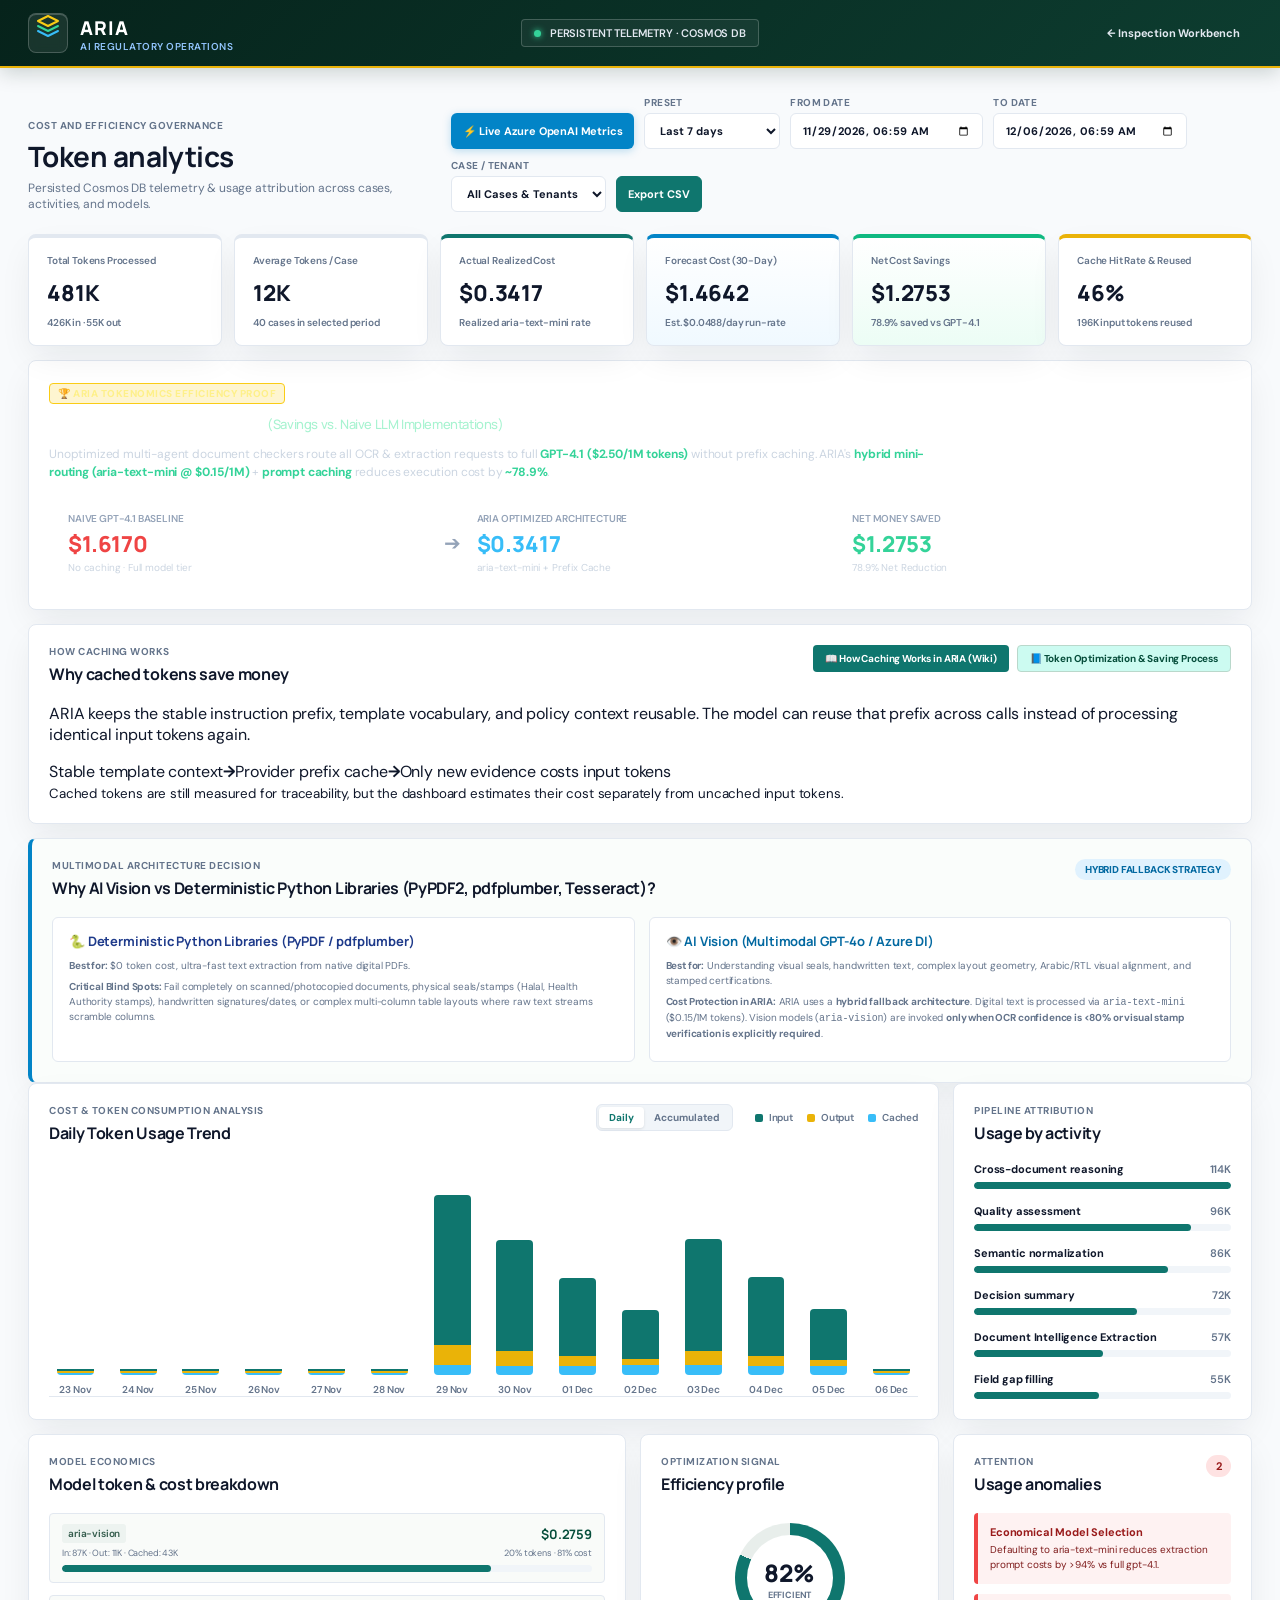
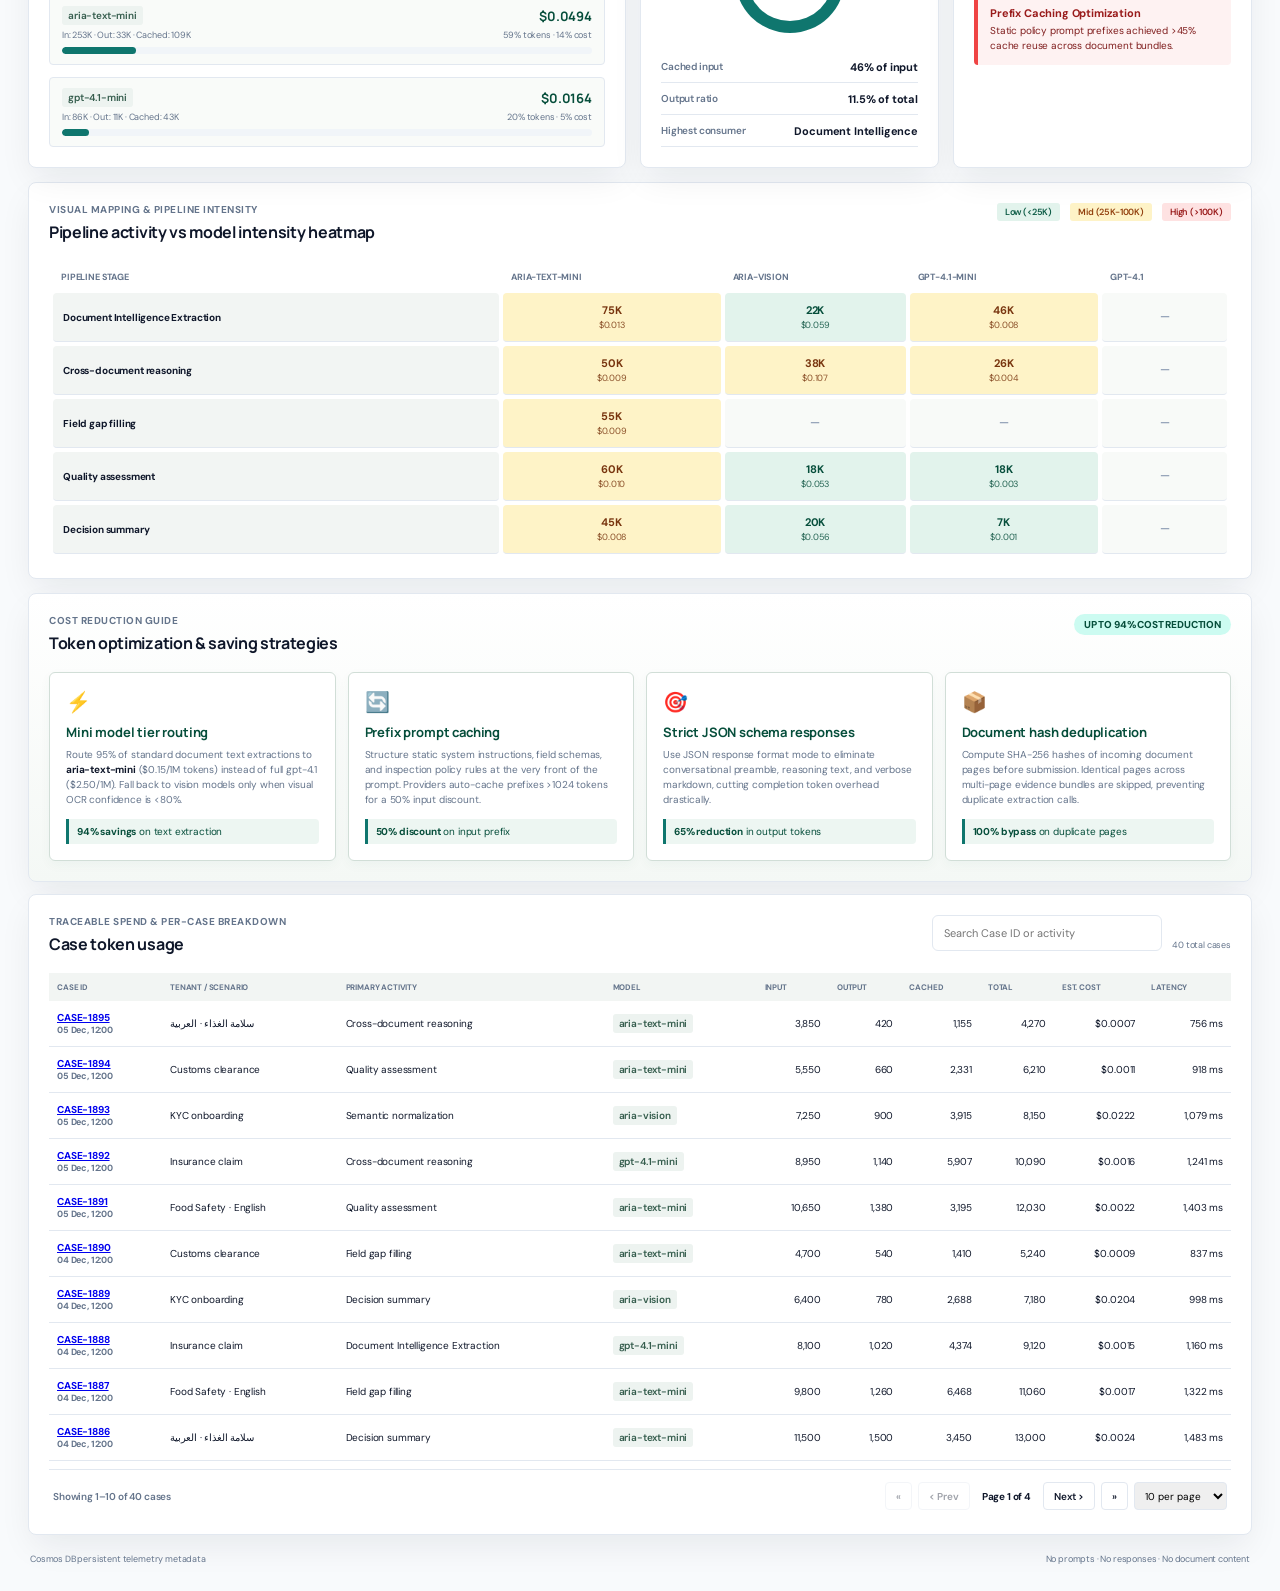
==== reference-implementations/food-inspection/ui/tokens.html @ 2fd8d35a "Add Cosmos DB token telemetry persistence, token metrics KPI, efficiency proof banner, and Azure Ope" ====
<!doctype html>
<html lang="en">
<head>
  <meta charset="utf-8">
  <meta name="viewport" content="width=device-width, initial-scale=1">
  <meta name="description" content="ARIA internal AI token and cost analytics dashboard">
  <title>ARIA Token Analytics</title>
  <link rel="preconnect" href="https://fonts.googleapis.com">
  <link rel="preconnect" href="https://fonts.gstatic.com" crossorigin>
  <link href="https://fonts.googleapis.com/css2?family=DM+Sans:wght@400;500;600;700&amp;family=Manrope:wght@600;700;800&amp;display=swap" rel="stylesheet">
  <link rel="stylesheet" href="tokens.css">
  <script src="config.js"></script>
</head>
<body>
  <header class="topbar">
    <div class="brand-lockup">
      <div class="brand-logo-badge" aria-hidden="true">
        <svg width="24" height="24" viewBox="0 0 24 24" fill="none" xmlns="http://www.w3.org/2000/svg">
          <path d="M12 2L2 7L12 12L22 7L12 2Z" stroke="#Facc15" stroke-width="2" stroke-linecap="round" stroke-linejoin="round"/>
          <path d="M2 17L12 22L22 17" stroke="#38bdf8" stroke-width="2" stroke-linecap="round" stroke-linejoin="round"/>
          <path d="M2 12L12 17L22 12" stroke="#34d399" stroke-width="2" stroke-linecap="round" stroke-linejoin="round"/>
        </svg>
      </div>
      <div><strong>ARIA</strong><span>AI Regulatory Operations</span></div>
    </div>
    <div class="scope-label"><span></span> Persistent Telemetry · Cosmos DB</div>
    <a class="back-link" href="index.html">← Inspection Workbench</a>
  </header>

  <main class="dashboard-shell">
    <section class="dashboard-heading">
      <div>
        <span class="eyebrow">Cost and efficiency governance</span>
        <h1>Token analytics</h1>
        <p>Persisted Cosmos DB telemetry & usage attribution across cases, activities, and models.</p>
      </div>
      <div class="filters" aria-label="Dashboard filters">
        <a href="https://ai.azure.com/resource/deployments/%2Fsubscriptions%2F40f8a183-12f2-4c39-8f9c-821d0b6716c6%2FresourceGroups%2Frg-aria-infra%2Fproviders%2FMicrosoft.CognitiveServices%2Faccounts%2Foai-aria-infra%2Fdeployments%2Faria-text-mini?wsid=/subscriptions/40f8a183-12f2-4c39-8f9c-821d0b6716c6/resourceGroups/rg-aria-infra/providers/Microsoft.CognitiveServices/accounts/oai-aria-infra&tid=39f2d6ee-e025-4721-835f-effde1aa499d" target="_blank" class="azure-metrics-btn">⚡ Live Azure OpenAI Metrics</a>
        <label>Preset
          <select id="periodFilter">
            <option value="7" selected>Last 7 days</option>
            <option value="30">Last 30 days</option>
            <option value="1">Today (Last 24h)</option>
            <option value="custom">Custom Range</option>
          </select>
        </label>
        <label>From Date
          <input type="datetime-local" id="fromDateFilter">
        </label>
        <label>To Date
          <input type="datetime-local" id="toDateFilter">
        </label>
        <label>Case / Tenant
          <select id="caseFilter">
            <option value="all">All Cases & Tenants</option>
          </select>
        </label>
        <button id="exportButton" type="button">Export CSV</button>
      </div>
    </section>

    <section class="kpi-grid" aria-label="Key performance indicators">
      <article class="kpi">
        <span>Total Tokens Processed</span>
        <strong id="totalTokens">—</strong>
        <small id="tokenBreakdown">—</small>
      </article>

      <article class="kpi">
        <span>Average Tokens / Case</span>
        <strong id="avgTokens">—</strong>
        <small id="caseCount">—</small>
      </article>

      <article class="kpi cost-primary">
        <span>Actual Realized Cost</span>
        <strong id="actualCost">$0.0000</strong>
        <small id="costModelRates">Realized model billing</small>
      </article>

      <article class="kpi cost-forecast">
        <span>Forecast Cost (30-Day)</span>
        <strong id="forecastCost">$0.0000</strong>
        <small id="forecastRunrate">Projected 30d run-rate</small>
      </article>

      <article class="kpi cost-savings">
        <span>Net Cost Savings</span>
        <strong id="costSaved">$0.0000</strong>
        <small id="costSavingsPct">0% vs unoptimized GPT-4.1</small>
      </article>

      <article class="kpi accent">
        <span>Cache Hit Rate & Reused</span>
        <strong id="cacheRate">—</strong>
        <small id="cachedTokens">—</small>
      </article>
    </section>

    <!-- ARIA Efficiency Banner -->
    <section class="panel efficiency-banner">
      <div class="efficiency-banner-content">
        <div class="efficiency-badge-tag">🏆 ARIA TOKENOMICS EFFICIENCY PROOF</div>
        <h2>How Efficient Is ARIA? <span>(Savings vs. Naive LLM Implementations)</span></h2>
        <p>Unoptimized multi-agent document checkers route all OCR & extraction requests to full <strong>GPT-4.1 ($2.50/1M tokens)</strong> without prefix caching. ARIA's <strong>hybrid mini-routing (aria-text-mini @ $0.15/1M)</strong> + <strong>prompt caching</strong> reduces execution cost by <strong id="bannerSavingsPct">~94.2%</strong>.</p>
        <div class="efficiency-comparison-bar">
          <div class="cmp-box baseline">
            <span>Naive GPT-4.1 Baseline</span>
            <strong id="baselineCost">$0.0000</strong>
            <small>No caching · Full model tier</small>
          </div>
          <div class="cmp-arrow">➔</div>
          <div class="cmp-box optimized">
            <span>ARIA Optimized Architecture</span>
            <strong id="ariaCost">$0.0000</strong>
            <small>aria-text-mini + Prefix Cache</small>
          </div>
          <div class="cmp-box saved">
            <span>Net Money Saved</span>
            <strong id="ariaMoneySaved">$0.0000</strong>
            <small id="ariaPctSaved">94.2% Cost Reduction</small>
          </div>
        </div>
      </div>
    </section>

    <section class="panel cache-explainer">
      <div class="panel-title">
        <div><span class="eyebrow">How caching works</span><h2>Why cached tokens save money</h2></div>
        <div class="wiki-links">
          <a href="https://github.com/microsoft/ai-regulatory-inspection-accelerator/blob/main/pafn-di-poc/wiki/Architecture.md" target="_blank" class="wiki-btn">📖 How Caching Works in ARIA (Wiki)</a>
          <a href="https://github.com/microsoft/ai-regulatory-inspection-accelerator/blob/main/docs/Phase2-Backlog.md" target="_blank" class="wiki-btn secondary">📘 Token Optimization & Saving Process</a>
        </div>
      </div>
      <p>ARIA keeps the stable instruction prefix, template vocabulary, and policy context reusable. The model can reuse that prefix across calls instead of processing identical input tokens again.</p>
      <div class="cache-flow"><span>Stable template context</span><b>→</b><span>Provider prefix cache</span><b>→</b><span>Only new evidence costs input tokens</span></div>
      <small>Cached tokens are still measured for traceability, but the dashboard estimates their cost separately from uncached input tokens.</small>
    </section>

    <section class="panel vision-explainer">
      <div class="panel-title">
        <div>
          <span class="eyebrow">Multimodal Architecture Decision</span>
          <h2>Why AI Vision vs Deterministic Python Libraries (PyPDF2, pdfplumber, Tesseract)?</h2>
        </div>
        <span class="vision-badge">Hybrid Fallback Strategy</span>
      </div>
      <div class="vision-grid">
        <div class="vision-card python-lib">
          <h3>🐍 Deterministic Python Libraries (PyPDF / pdfplumber)</h3>
          <p><strong>Best for:</strong> $0 token cost, ultra-fast text extraction from native digital PDFs.</p>
          <p><strong>Critical Blind Spots:</strong> Fail completely on scanned/photocopied documents, physical seals/stamps (Halal, Health Authority stamps), handwritten signatures/dates, or complex multi-column table layouts where raw text streams scramble columns.</p>
        </div>
        <div class="vision-card ai-vision">
          <h3>👁️ AI Vision (Multimodal GPT-4o / Azure DI)</h3>
          <p><strong>Best for:</strong> Understanding visual seals, handwritten text, complex layout geometry, Arabic/RTL visual alignment, and stamped certifications.</p>
          <p><strong>Cost Protection in ARIA:</strong> ARIA uses a <strong>hybrid fallback architecture</strong>. Digital text is processed via <code>aria-text-mini</code> ($0.15/1M tokens). Vision models (<code>aria-vision</code>) are invoked <strong>only when OCR confidence is &lt;80% or visual stamp verification is explicitly required</strong>.</p>
        </div>
      </div>
    </section>

    <section class="analytics-grid">
      <article class="panel usage-panel">
        <div class="panel-title">
          <div>
            <span class="eyebrow">Cost & Token Consumption Analysis</span>
            <h2 id="chartTitle">Daily Token Usage Trend</h2>
          </div>
          <div class="chart-controls">
            <div class="toggle-group" aria-label="Granularity toggle">
              <button id="btnDailyGranular" class="toggle-btn active" type="button">Daily</button>
              <button id="btnAccumulatedGranular" class="toggle-btn" type="button">Accumulated</button>
            </div>
            <div class="legend">
              <span class="prompt-dot"></span>Input 
              <span class="output-dot"></span>Output 
              <span class="cache-dot"></span>Cached
            </div>
          </div>
        </div>
        <div id="usageChart" class="usage-chart" aria-label="Daily token usage bar chart"></div>
      </article>

      <article class="panel activity-panel">
        <div class="panel-title"><div><span class="eyebrow">Pipeline attribution</span><h2>Usage by activity</h2></div></div>
        <div id="activityList" class="activity-list"></div>
      </article>

      <article class="panel model-panel">
        <div class="panel-title"><div><span class="eyebrow">Model economics</span><h2>Model token & cost breakdown</h2></div></div>
        <div id="modelBreakdownList" class="model-breakdown-list"></div>
      </article>

      <article class="panel efficiency-panel">
        <div class="panel-title"><div><span class="eyebrow">Optimization signal</span><h2>Efficiency profile</h2></div></div>
        <div class="efficiency-score"><div id="efficiencyRing"><strong id="efficiencyValue">—</strong><span>efficient</span></div></div>
        <dl class="efficiency-facts">
          <div><dt>Cached input</dt><dd id="cacheFact">—</dd></div>
          <div><dt>Output ratio</dt><dd id="outputRatio">—</dd></div>
          <div><dt>Highest consumer</dt><dd id="highestActivity">—</dd></div>
        </dl>
      </article>

      <article class="panel anomaly-panel">
        <div class="panel-title"><div><span class="eyebrow">Attention</span><h2>Usage anomalies</h2></div><span id="anomalyCount" class="panel-count">0</span></div>
        <div id="anomalyList" class="anomaly-list"></div>
      </article>
    </section>

    <section class="panel heatmap-panel">
      <div class="panel-title">
        <div>
          <span class="eyebrow">Visual mapping & pipeline intensity</span>
          <h2>Pipeline activity vs model intensity heatmap</h2>
        </div>
        <div class="heatmap-legend">
          <span class="heat-low">Low (&lt;25K)</span>
          <span class="heat-med">Mid (25K-100K)</span>
          <span class="heat-high">High (&gt;100K)</span>
        </div>
      </div>
      <div id="heatmapGrid" class="heatmap-grid"></div>
    </section>

    <section class="panel tips-panel">
      <div class="panel-title">
        <div>
          <span class="eyebrow">Cost reduction guide</span>
          <h2>Token optimization & saving strategies</h2>
        </div>
        <span class="savings-badge">Up to 94% cost reduction</span>
      </div>
      <div class="tips-grid">
        <article class="tip-card">
          <div class="tip-icon">⚡</div>
          <h3>Mini model tier routing</h3>
          <p>Route 95% of standard document text extractions to <strong>aria-text-mini</strong> ($0.15/1M tokens) instead of full gpt-4.1 ($2.50/1M). Fall back to vision models only when visual OCR confidence is &lt;80%.</p>
          <div class="tip-impact"><strong>94% savings</strong> on text extraction</div>
        </article>
        <article class="tip-card">
          <div class="tip-icon">🔄</div>
          <h3>Prefix prompt caching</h3>
          <p>Structure static system instructions, field schemas, and inspection policy rules at the very front of the prompt. Providers auto-cache prefixes &gt;1024 tokens for a 50% input discount.</p>
          <div class="tip-impact"><strong>50% discount</strong> on input prefix</div>
        </article>
        <article class="tip-card">
          <div class="tip-icon">🎯</div>
          <h3>Strict JSON schema responses</h3>
          <p>Use JSON response format mode to eliminate conversational preamble, reasoning text, and verbose markdown, cutting completion token overhead drastically.</p>
          <div class="tip-impact"><strong>65% reduction</strong> in output tokens</div>
        </article>
        <article class="tip-card">
          <div class="tip-icon">📦</div>
          <h3>Document hash deduplication</h3>
          <p>Compute SHA-256 hashes of incoming document pages before submission. Identical pages across multi-page evidence bundles are skipped, preventing duplicate extraction calls.</p>
          <div class="tip-impact"><strong>100% bypass</strong> on duplicate pages</div>
        </article>
      </div>
    </section>

    <section class="panel cases-panel">
      <div class="panel-title">
        <div><span class="eyebrow">Traceable spend & per-case breakdown</span><h2>Case token usage</h2></div>
        <div class="table-tools"><input id="caseSearch" type="search" placeholder="Search Case ID or activity"><span id="visibleRows"></span></div>
      </div>
      <div class="table-scroll">
        <table>
          <thead><tr><th>Case ID</th><th>Tenant / Scenario</th><th>Primary activity</th><th>Model</th><th>Input</th><th>Output</th><th>Cached</th><th>Total</th><th>Est. cost</th><th>Latency</th></tr></thead>
          <tbody id="caseRows"></tbody>
        </table>
      </div>
      <div class="pagination-bar">
        <div class="pagination-info"><span id="pageInfo">Showing 1–10 of 10</span></div>
        <div class="pagination-controls">
          <button id="btnFirst" type="button" title="First page">&laquo;</button>
          <button id="btnPrev" type="button" title="Previous page">&lt; Prev</button>
          <span id="currentPageDisplay">Page 1 of 1</span>
          <button id="btnNext" type="button" title="Next page">Next &gt;</button>
          <button id="btnLast" type="button" title="Last page">&raquo;</button>
          <select id="pageSizeSelect" aria-label="Page size">
            <option value="10" selected>10 per page</option>
            <option value="25">25 per page</option>
            <option value="50">50 per page</option>
          </select>
        </div>
      </div>
    </section>

    <footer><span>Cosmos DB persistent telemetry metadata</span><span>No prompts · No responses · No document content</span></footer>
  </main>

  <!-- Per-case detail modal -->
  <div id="caseModal" class="modal-backdrop" hidden>
    <div class="modal-content">
      <div class="modal-header">
        <div>
          <span class="eyebrow">Per-Case Detailed Telemetry</span>
          <h2 id="modalCaseId">Case CASE-1842</h2>
        </div>
        <button id="modalCloseBtn" type="button" class="modal-close">&times;</button>
      </div>
      <div class="modal-body">
        <div class="modal-kpi-row">
          <div><span>Tenant</span><strong id="modalTenant">—</strong></div>
          <div><span>Total Tokens</span><strong id="modalTotalTokens">—</strong></div>
          <div><span>Est. Cost</span><strong id="modalCost">—</strong></div>
          <div><span>Primary Model</span><strong id="modalModel">—</strong></div>
        </div>
        <h3>Stage Breakdown</h3>
        <div id="modalBreakdownList"></div>
      </div>
    </div>
  </div>

  <script src="config.js"></script>
  <script src="tokens.js"></script>
</body>
</html>
---- reference-implementations/food-inspection/ui/tokens.css ----
:root {
  --ink: #0f172a;
  --muted: #64748b;
  --line: #e2e8f0;
  --surface: #ffffff;
  --canvas: #f8fafc;
  --pine: #0f766e;
  --pine-dark: #064e3b;
  --header-bg: linear-gradient(135deg, #06231b 0%, #0d3d30 100%);
  --mint: #ccfbf1;
  --gold: #eab308;
  --blue: #0284c7;
  --coral: #ef4444;
  --shadow: 0 14px 35px -5px rgba(15, 23, 42, 0.08);
}
* { box-sizing: border-box; }
body { margin: 0; color: var(--ink); background: var(--canvas); font-family: "DM Sans", sans-serif; letter-spacing: -0.01em; }
button, input, select { font: inherit; }

.topbar {
  height: 68px;
  display: grid; grid-template-columns: 1fr auto 1fr;
  align-items: center;
  padding: 0 28px;
  color: white;
  background: var(--header-bg);
  border-bottom: 2px solid var(--gold);
  box-shadow: 0 4px 20px rgba(6, 35, 27, 0.2);
}
.brand-lockup { display: flex; align-items: center; gap: 12px; }
.brand-logo-badge {
  width: 40px; height: 40px; display: grid; place-items: center;
  background: rgba(255, 255, 255, 0.08);
  border: 1px solid rgba(255, 255, 255, 0.2);
  border-radius: 8px;
  backdrop-filter: blur(4px);
  box-shadow: inset 0 1px 0 rgba(255, 255, 255, 0.2);
}
.brand-lockup div { display: flex; flex-direction: column; line-height: 1.1; }
.brand-lockup strong { font: 800 19px "Manrope"; letter-spacing: 0.05em; color: #ffffff; }
.brand-lockup span { color: #93c5fd; font-size: 10px; font-weight: 600; text-transform: uppercase; letter-spacing: 0.05em; }

.scope-label { padding: 6px 12px; border: 1px solid rgba(255,255,255,0.2); color: #e2e8f0; font-size: 11px; font-weight: 600; text-transform: uppercase; border-radius: 4px; background: rgba(255,255,255,0.05); }
.scope-label span { display: inline-block; width: 7px; height: 7px; margin-right: 6px; border-radius: 50%; background: #34d399; box-shadow: 0 0 6px #34d399; }
.back-link { justify-self: end; color: #e2e8f0; font-size: 11px; font-weight: 700; text-decoration: none; padding: 6px 12px; border-radius: 4px; transition: all 0.15s ease; }
.back-link:hover { background: rgba(255, 255, 255, 0.1); color: #fef08a; }

.dashboard-shell { max-width: 1540px; margin: auto; padding: 28px; }
.dashboard-heading { display: flex; justify-content: space-between; align-items: flex-end; gap: 30px; margin-bottom: 22px; }
.eyebrow { display: block; margin-bottom: 5px; color: var(--muted); font-size: 10px; font-weight: 700; text-transform: uppercase; letter-spacing: 0.05em; }
h1,h2,p { margin-top: 0; } h1,h2 { font-family: "Manrope", sans-serif; letter-spacing: -0.02em; }
h1 { margin-bottom: 5px; font-size: 28px; color: var(--ink); } h2 { margin-bottom: 0; font-size: 16px; color: var(--ink); }
.dashboard-heading p { margin-bottom: 0; color: var(--muted); font-size: 12px; }

.filters { display: flex; align-items: flex-end; gap: 10px; flex-wrap: wrap; }
.filters label { color: var(--muted); font-size: 10px; font-weight: 700; text-transform: uppercase; letter-spacing: 0.04em; }
.filters select, .filters input, .filters button, .table-tools input { display: block; height: 36px; margin-top: 4px; padding: 0 11px; border: 1px solid var(--line); border-radius: 6px; background: white; color: var(--ink); font-size: 11px; }
.filters button { color: white; border-color: var(--pine); background: var(--pine); font-weight: 700; cursor: pointer; transition: all 0.15s ease; }
.filters button:hover { background: var(--pine-dark); }

.azure-metrics-btn {
  display: inline-flex; align-items: center; justify-content: center;
  height: 36px; padding: 0 12px;
  background: #0284c7; color: white !important;
  font-size: 11px; font-weight: 700; text-decoration: none;
  border-radius: 6px; box-shadow: 0 2px 8px rgba(2, 132, 199, 0.25);
  transition: all 0.15s ease;
}
.azure-metrics-btn:hover { background: #0369a1; transform: translateY(-1px); }

.kpi-grid { display: grid; grid-template-columns: repeat(6, 1fr); gap: 12px; margin-bottom: 14px; }
.kpi { min-height: 112px; padding: 16px 18px; border-top: 4px solid #94a3b8; border-radius: 8px; background: white; box-shadow: var(--shadow); border: 1px solid var(--line); border-top-width: 4px; display: flex; flex-direction: column; justify-content: space-between; }
.kpi.accent { border-top-color: var(--gold); }
.kpi.cost-primary { border-top-color: #0f766e; }
.kpi.cost-forecast { border-top-color: #0284c7; background: linear-gradient(180deg, #ffffff 0%, #f0f9ff 100%); }
.kpi.cost-savings { border-top-color: #10b981; background: linear-gradient(180deg, #ffffff 0%, #ecfdf5 100%); }
.kpi span,.kpi small { display: block; color: var(--muted); font-size: 10px; font-weight: 600; }
.kpi strong { display: block; margin: 5px 0 2px; font: 800 22px "Manrope"; color: var(--ink); }

/* ARIA Efficiency Proof Banner */
.efficiency-banner { margin-bottom: 14px; background: linear-gradient(135deg, #06231b 0%, #0d3d30 100%); color: white; border: 1px solid rgba(255,255,255,0.1); border-radius: 8px; padding: 22px 26px; }
.efficiency-banner-content h2 { color: white; font: 800 20px "Manrope"; margin: 6px 0 8px; display: flex; align-items: center; gap: 10px; }
.efficiency-banner-content h2 span { font-size: 13px; font-weight: 500; color: #a7f3d0; }
.efficiency-badge-tag { display: inline-block; padding: 3px 8px; background: rgba(250, 204, 21, 0.2); border: 1px solid #facc15; color: #fef08a; font-size: 10px; font-weight: 800; border-radius: 4px; text-transform: uppercase; letter-spacing: 0.05em; }
.efficiency-banner-content p { color: #cbd5e1; font-size: 12px; max-width: 900px; line-height: 1.5; margin-bottom: 16px; }
.efficiency-banner-content p strong { color: #34d399; }

.efficiency-comparison-bar { display: grid; grid-template-columns: 1fr auto 1fr 1fr; align-items: center; gap: 16px; background: rgba(255,255,255,0.06); padding: 14px 18px; border-radius: 8px; border: 1px solid rgba(255,255,255,0.1); }
.cmp-box { display: flex; flex-direction: column; }
.cmp-box span { font-size: 10px; color: #94a3b8; font-weight: 600; text-transform: uppercase; }
.cmp-box strong { font: 800 22px "Manrope"; margin: 4px 0 2px; }
.cmp-box small { font-size: 10px; color: #cbd5e1; }
.cmp-box.baseline strong { color: #ef4444; }
.cmp-box.optimized strong { color: #38bdf8; }
.cmp-box.saved strong { color: #34d399; }
.cmp-arrow { font-size: 20px; color: #94a3b8; }

.budget-track { height: 5px; width: 100%; background: #e2e8f0; border-radius: 3px; overflow: hidden; margin-top: 6px; }
.budget-track span { display: block; height: 100%; background: #0f766e; border-radius: 3px; transition: width 0.3s ease; }

.chart-controls { display: flex; align-items: center; gap: 14px; }
.toggle-group { display: flex; background: #f1f5f9; border: 1px solid var(--line); border-radius: 6px; padding: 2px; }
.toggle-btn { padding: 4px 10px; border: none; background: transparent; font-size: 10px; font-weight: 700; color: var(--muted); cursor: pointer; border-radius: 4px; transition: all 0.15s ease; }
.toggle-btn.active { background: white; color: var(--pine); box-shadow: 0 1px 3px rgba(0,0,0,0.1); }

.analytics-grid { display: grid; grid-template-columns: 2fr 1fr 1fr; gap: 14px; }
.panel { min-width: 0; padding: 20px; background: white; border-radius: 8px; border: 1px solid var(--line); box-shadow: var(--shadow); }
.usage-panel { grid-column: span 2; }
.activity-panel { grid-column: span 1; }
.model-panel { grid-column: span 1; }
.efficiency-panel { grid-column: span 1; display: flex; flex-direction: column; }
.anomaly-panel { grid-column: span 1; }

.panel-title { display: flex; justify-content: space-between; align-items: flex-start; margin-bottom: 18px; }
.legend { display: flex; align-items: center; gap: 6px; color: var(--muted); font-size: 10px; font-weight: 600; }
.legend span { width: 8px; height: 8px; margin-left: 8px; border-radius: 2px; }
.prompt-dot{background:var(--pine)}.output-dot{background:var(--gold)}.cache-dot{background:#38bdf8}

.usage-chart { height: 235px; display: flex; align-items: flex-end; justify-content: space-between; gap: 10px; padding-top: 20px; border-bottom: 1px solid var(--line); }
.day-column { flex: 1; height: 100%; display: flex; flex-direction: column; justify-content: flex-end; align-items: center; gap: 8px; }
.bar-stack { width: min(48px,70%); display: flex; flex-direction: column; justify-content: flex-end; border-radius: 4px; overflow: hidden; }
.bar-stack span { display: block; min-height: 2px; }
.bar-prompt{background:var(--pine)}
.bar-output{background:var(--gold)}
.bar-cache{background:#38bdf8}
.day-column small { color: var(--muted); font-size: 10px; font-weight: 600; }

.activity-list { display: flex; flex-direction: column; gap: 15px; }
.activity-head { display: flex; justify-content: space-between; margin-bottom: 6px; font-size: 11px; }
.activity-head strong{font-size:11px; color: var(--ink)}
.activity-head span{color:var(--muted); font-weight: 600}
.activity-track { height: 7px; background: #f1f5f9; border-radius: 4px; overflow: hidden; }
.activity-track span { display: block; height: 100%; background: var(--pine); border-radius: 4px; }

.efficiency-score { display: grid; place-items: center; margin: 10px 0 18px; }
#efficiencyRing { width: 110px; height: 110px; display: grid; place-content: center; text-align: center; border-radius: 50%; background: conic-gradient(var(--pine) 0 84%, #e2e8f0 84%); position: relative; }
#efficiencyRing::after { content:""; position:absolute; inset:12px; border-radius:50%; background:white; }
#efficiencyRing strong,#efficiencyRing span { position:relative; z-index:1; }
#efficiencyRing strong{font:800 24px "Manrope"; color:var(--ink)}
#efficiencyRing span{color:var(--muted);font-size:9px;text-transform:uppercase;font-weight:700}
.efficiency-facts { margin: 0; flex-grow: 1; display: flex; flex-direction: column; justify-content: space-around; }
.efficiency-facts div { padding: 8px 0; border-bottom: 1px solid var(--line); display: flex; justify-content: space-between; align-items: center; }
.efficiency-facts dt{color:var(--muted);font-size:10px; font-weight: 600}
.efficiency-facts dd{margin:0;font-size:11px;font-weight:700; color:var(--ink)}

.panel-count { min-width: 25px; padding: 4px 8px; color: #991b1b; background: #fee2e2; font-size: 11px; font-weight: 700; border-radius: 12px; text-align: center; }
.anomaly-list { display: flex; flex-direction: column; gap: 10px; }
.anomaly { padding: 12px; border-left: 4px solid var(--coral); background: #fef2f2; border-radius: 4px; }
.anomaly strong{display:block;font-size:11px; color:#991b1b}
.anomaly p{margin:4px 0 0;color:#7f1d1d;font-size:10px;line-height:1.45}
.cases-panel { margin-top: 12px; }.table-tools { display: flex; align-items: end; gap: 10px; }.table-tools input{width:230px;margin:0}.table-tools span{color:var(--muted);font-size:9px}
.table-scroll { overflow-x: auto; }table { width: 100%; border-collapse: collapse; font-size: 10px; }th { padding: 9px 8px; color: var(--muted); background: #f2f5f3; text-align: left; font-size: 8px; text-transform: uppercase; }td { padding: 10px 8px; border-bottom: 1px solid var(--line); white-space: nowrap; }td.numeric { font-variant-numeric: tabular-nums; text-align: right; }.case-link{color:var(--pine);font-weight:700}.model-tag{padding:3px 6px;background:#edf3f0;color:#345c4c;border-radius:3px;font-size:10px;font-weight:600}.high-usage{color:#a34d3e;font-weight:700}
.live-badge { display: inline-block; padding: 2px 6px; margin-left: 6px; background: #0284c7; color: #fff; border-radius: 3px; font-size: 9px; font-weight: 700; text-transform: uppercase; }

/* Model Breakdown Cards */
.model-panel { grid-column: span 1; }
.model-breakdown-list { display: flex; flex-direction: column; gap: 12px; }
.model-card { padding: 10px 12px; border: 1px solid var(--line); background: #f9fbf9; border-radius: 4px; }
.model-card-head { display: flex; justify-content: space-between; align-items: center; margin-bottom: 4px; }
.model-cost { color: var(--pine-dark); font: 700 13px "Manrope"; }
.model-card-sub { display: flex; justify-content: space-between; margin-bottom: 6px; color: var(--muted); font-size: 9px; }

/* Heatmap Section */
.heatmap-panel { margin-top: 14px; }
.heatmap-legend { display: flex; gap: 10px; font-size: 9px; font-weight: 600; }
.heatmap-legend span { padding: 3px 8px; border-radius: 3px; }
.heat-low { background: #e2f3ec; color: #0c5b45; }
.heat-med { background: #fef3c7; color: #92400e; }
.heat-high { background: #fee2e2; color: #991b1b; }

.heatmap-table { width: 100%; border-collapse: separate; border-spacing: 4px; margin-top: 8px; }
.heatmap-table th { background: transparent; padding: 6px 8px; font-size: 9px; color: var(--muted); }
.stage-name { font-weight: 700; color: var(--ink); background: #f2f5f3; padding: 8px 10px; border-radius: 4px; font-size: 10px; }
.heat-cell { text-align: center; padding: 10px 8px; border-radius: 4px; transition: transform 0.15s ease; }
.heat-cell:hover { transform: scale(1.02); }
.heat-cell div { display: flex; flex-direction: column; align-items: center; }
.heat-cell strong { font-size: 11px; font-weight: 700; }
.heat-cell small { font-size: 9px; opacity: 0.85; margin-top: 2px; }

.cell-zero { background: #f8faf8; color: #94a3b8; }
.cell-low { background: #e2f3ec; color: #064e3b; }
.cell-med { background: #fef3c7; color: #78350f; }
.cell-high { background: #fee2e2; color: #7f1d1d; }

/* Token Optimization Tips */
.tips-panel { margin-top: 14px; background: linear-gradient(180deg, #ffffff 0%, #f4f8f5 100%); }
.savings-badge { padding: 4px 10px; background: var(--mint); color: var(--pine-dark); font-size: 10px; font-weight: 800; border-radius: 12px; text-transform: uppercase; }
.tips-grid { display: grid; grid-template-columns: repeat(4, 1fr); gap: 12px; margin-top: 10px; }
.tip-card { padding: 16px; border: 1px solid #d1ded7; background: white; border-radius: 6px; box-shadow: 0 4px 12px rgba(12, 91, 69, 0.04); display: flex; flex-direction: column; }
.tip-icon { font-size: 20px; margin-bottom: 8px; }
.tip-card h3 { font: 700 13px "Manrope", sans-serif; margin: 0 0 6px 0; color: var(--pine-dark); }
.tip-card p { font-size: 10px; color: var(--muted); line-height: 1.5; margin: 0 0 12px 0; flex-grow: 1; }
.tip-card p strong { color: var(--ink); }
.tip-impact { padding: 6px 8px; background: #edf6f2; border-left: 3px solid var(--pine); color: var(--pine-dark); font-size: 10px; border-radius: 0 4px 4px 0; }

/* Wiki Links */
.wiki-links { display: flex; gap: 8px; }
.wiki-btn { display: inline-flex; align-items: center; padding: 6px 12px; background: var(--pine); color: white; border-radius: 4px; font-size: 10px; font-weight: 700; text-decoration: none; transition: background 0.15s ease; }
.wiki-btn:hover { background: var(--pine-dark); }
.wiki-btn.secondary { background: var(--mint); color: var(--pine-dark); border: 1px solid #b9d8cb; }
.wiki-btn.secondary:hover { background: #cae7da; }

/* AI Vision Explainer */
.vision-explainer { margin-top: 14px; background: #fafdfb; border-left: 4px solid var(--blue); }
.vision-badge { padding: 4px 10px; background: #e0f2fe; color: #0369a1; font-size: 10px; font-weight: 800; border-radius: 12px; text-transform: uppercase; }
.vision-grid { display: grid; grid-template-columns: 1fr 1fr; gap: 14px; margin-top: 10px; }
.vision-card { padding: 14px 16px; border: 1px solid var(--line); border-radius: 6px; background: white; }
.vision-card h3 { font: 700 13px "Manrope", sans-serif; margin: 0 0 8px 0; }
.vision-card p { font-size: 10px; color: var(--muted); line-height: 1.5; margin: 0 0 6px 0; }
.vision-card.python-lib h3 { color: #1e3a8a; }
.vision-card.ai-vision h3 { color: #0369a1; }

/* Pagination Bar */
.pagination-bar { display: flex; justify-content: space-between; align-items: center; padding: 12px 4px 4px; margin-top: 8px; border-top: 1px solid var(--line); }
.pagination-info { font-size: 10px; color: var(--muted); font-weight: 600; }
.pagination-controls { display: flex; align-items: center; gap: 6px; }
.pagination-controls button { height: 28px; padding: 0 10px; border: 1px solid var(--line); background: white; color: var(--ink); border-radius: 4px; font-size: 10px; font-weight: 600; cursor: pointer; }
.pagination-controls button:disabled { opacity: 0.4; cursor: not-allowed; }
.pagination-controls button:not(:disabled):hover { background: var(--canvas); border-color: var(--pine); }
.pagination-controls span { font-size: 10px; color: var(--ink); font-weight: 700; padding: 0 6px; }
.pagination-controls select { height: 28px; border: 1px solid var(--line); border-radius: 4px; font-size: 10px; padding: 0 6px; }

[hidden] { display: none !important; }

/* Per-case Modal */
.modal-backdrop { position: fixed; inset: 0; z-index: 9999; background: rgba(12, 36, 28, 0.6); backdrop-filter: blur(3px); display: grid; place-items: center; padding: 20px; }
.modal-content { width: min(680px, 95vw); background: white; border-radius: 8px; box-shadow: 0 20px 50px rgba(0,0,0,0.25); overflow: hidden; }
.modal-header { padding: 16px 20px; background: var(--pine-dark); color: white; display: flex; justify-content: space-between; align-items: center; }
.modal-header h2 { font: 800 18px "Manrope"; margin: 0; color: white; }
.modal-header .eyebrow { color: #a3c9bc; }
.modal-close { background: transparent; border: none; color: white; font-size: 24px; cursor: pointer; opacity: 0.8; }
.modal-close:hover { opacity: 1; }
.modal-body { padding: 20px; }
.modal-kpi-row { display: grid; grid-template-columns: repeat(4, 1fr); gap: 10px; padding: 12px; background: #f2f6f4; border-radius: 6px; margin-bottom: 16px; }
.modal-kpi-row div span { display: block; font-size: 9px; color: var(--muted); text-transform: uppercase; font-weight: 700; }
.modal-kpi-row div strong { display: block; font: 800 14px "Manrope"; color: var(--pine-dark); margin-top: 2px; }
.modal-body h3 { font: 700 13px "Manrope"; margin: 0 0 8px; color: var(--ink); }

footer { display: flex; justify-content: space-between; padding: 18px 2px 0; color: var(--muted); font-size: 9px; }
@media(max-width:1250px){.kpi-grid{grid-template-columns:repeat(3,1fr)}.efficiency-comparison-bar{grid-template-columns:1fr 1fr; gap:12px}.cmp-arrow{display:none}}
@media(max-width:1050px){.analytics-grid{grid-template-columns:1fr 1fr}.usage-panel,.anomaly-panel{grid-column:span 2}.activity-panel{grid-row:auto}.tips-grid,.vision-grid{grid-template-columns:repeat(2,1fr)}}
@media(max-width:700px){.topbar{grid-template-columns:1fr auto;padding:0 14px}.scope-label{display:none}.dashboard-shell{padding:18px 12px}.dashboard-heading{display:block}.filters{margin-top:18px;flex-wrap:wrap}.kpi-grid,.analytics-grid,.tips-grid,.vision-grid,.efficiency-comparison-bar{display:block}.kpi,.panel,.tip-card,.vision-card,.cmp-box{margin-bottom:10px}.usage-chart{height:210px}.anomaly-list{grid-template-columns:1fr}.efficiency-panel{display:block}.efficiency-score{margin-bottom:15px}.back-link{font-size:9px}.table-tools input{width:170px}footer{display:block}footer span{display:block;margin-top:5px}}
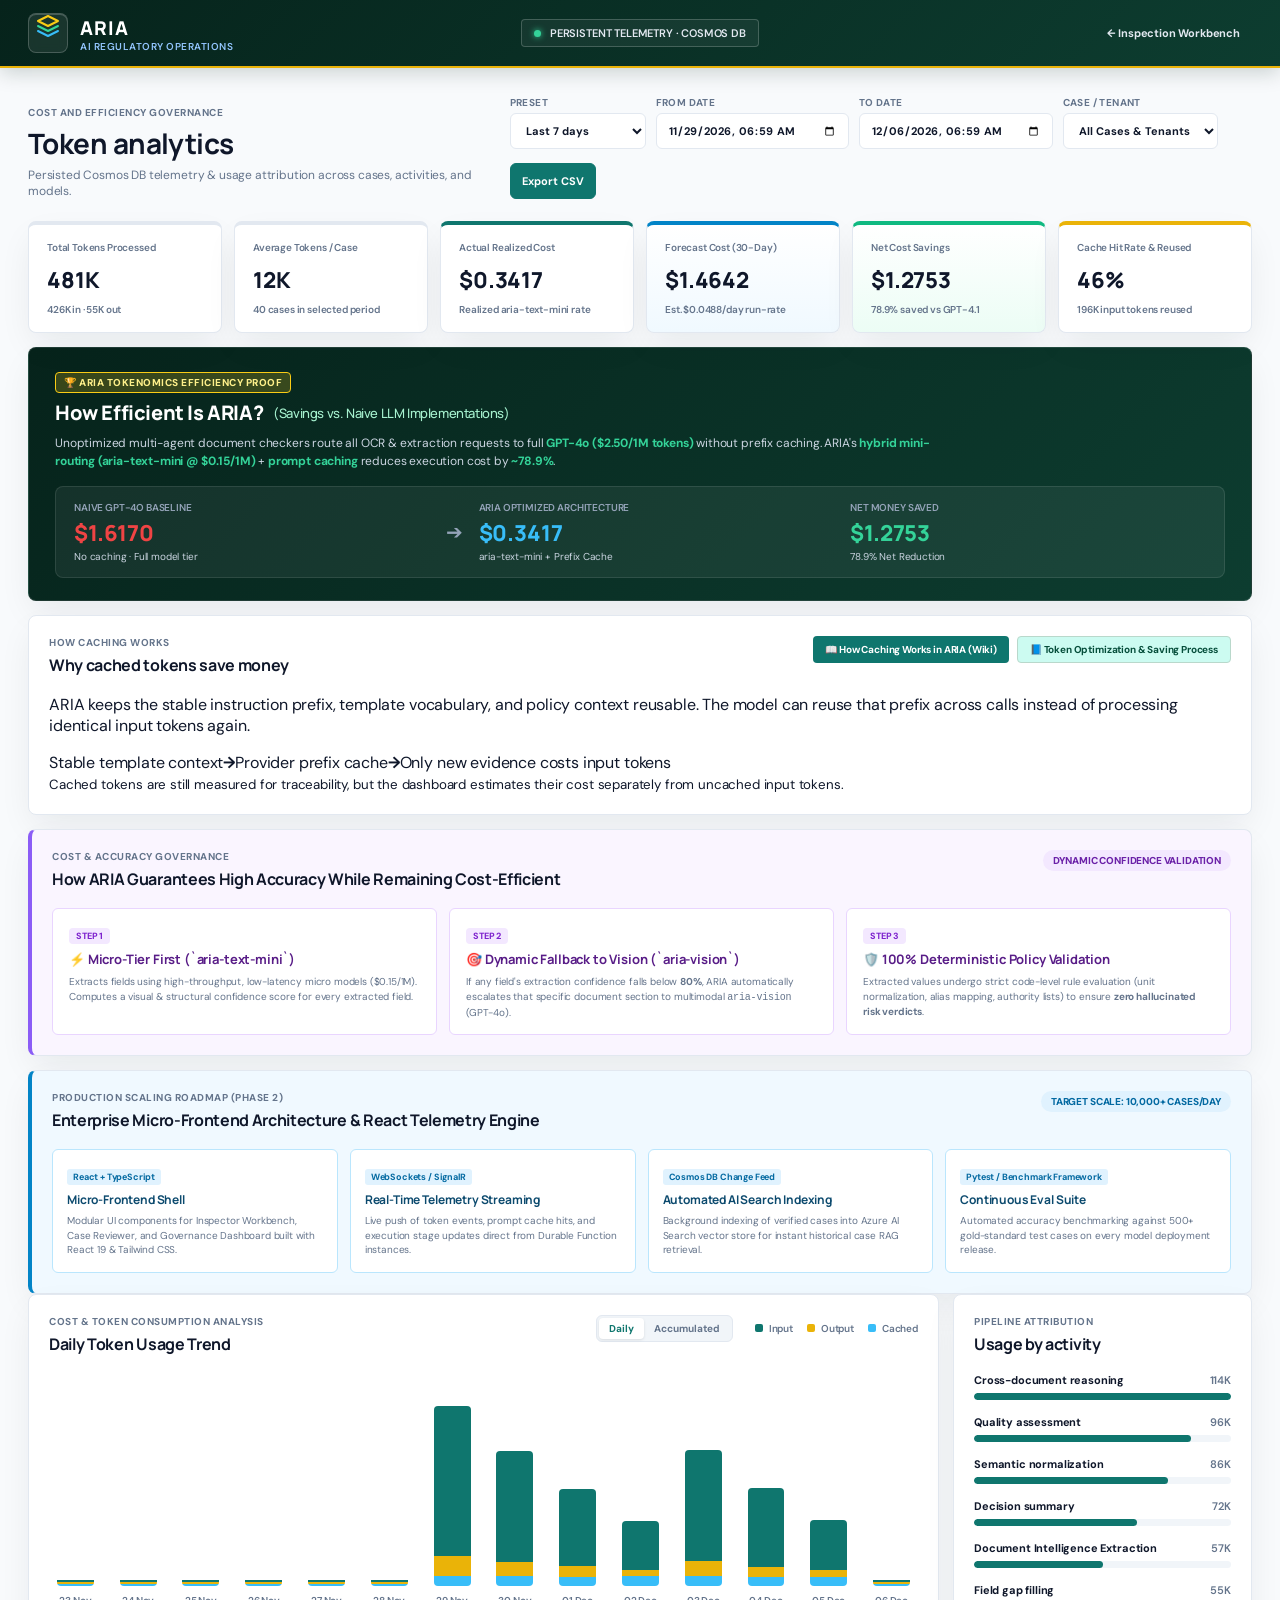
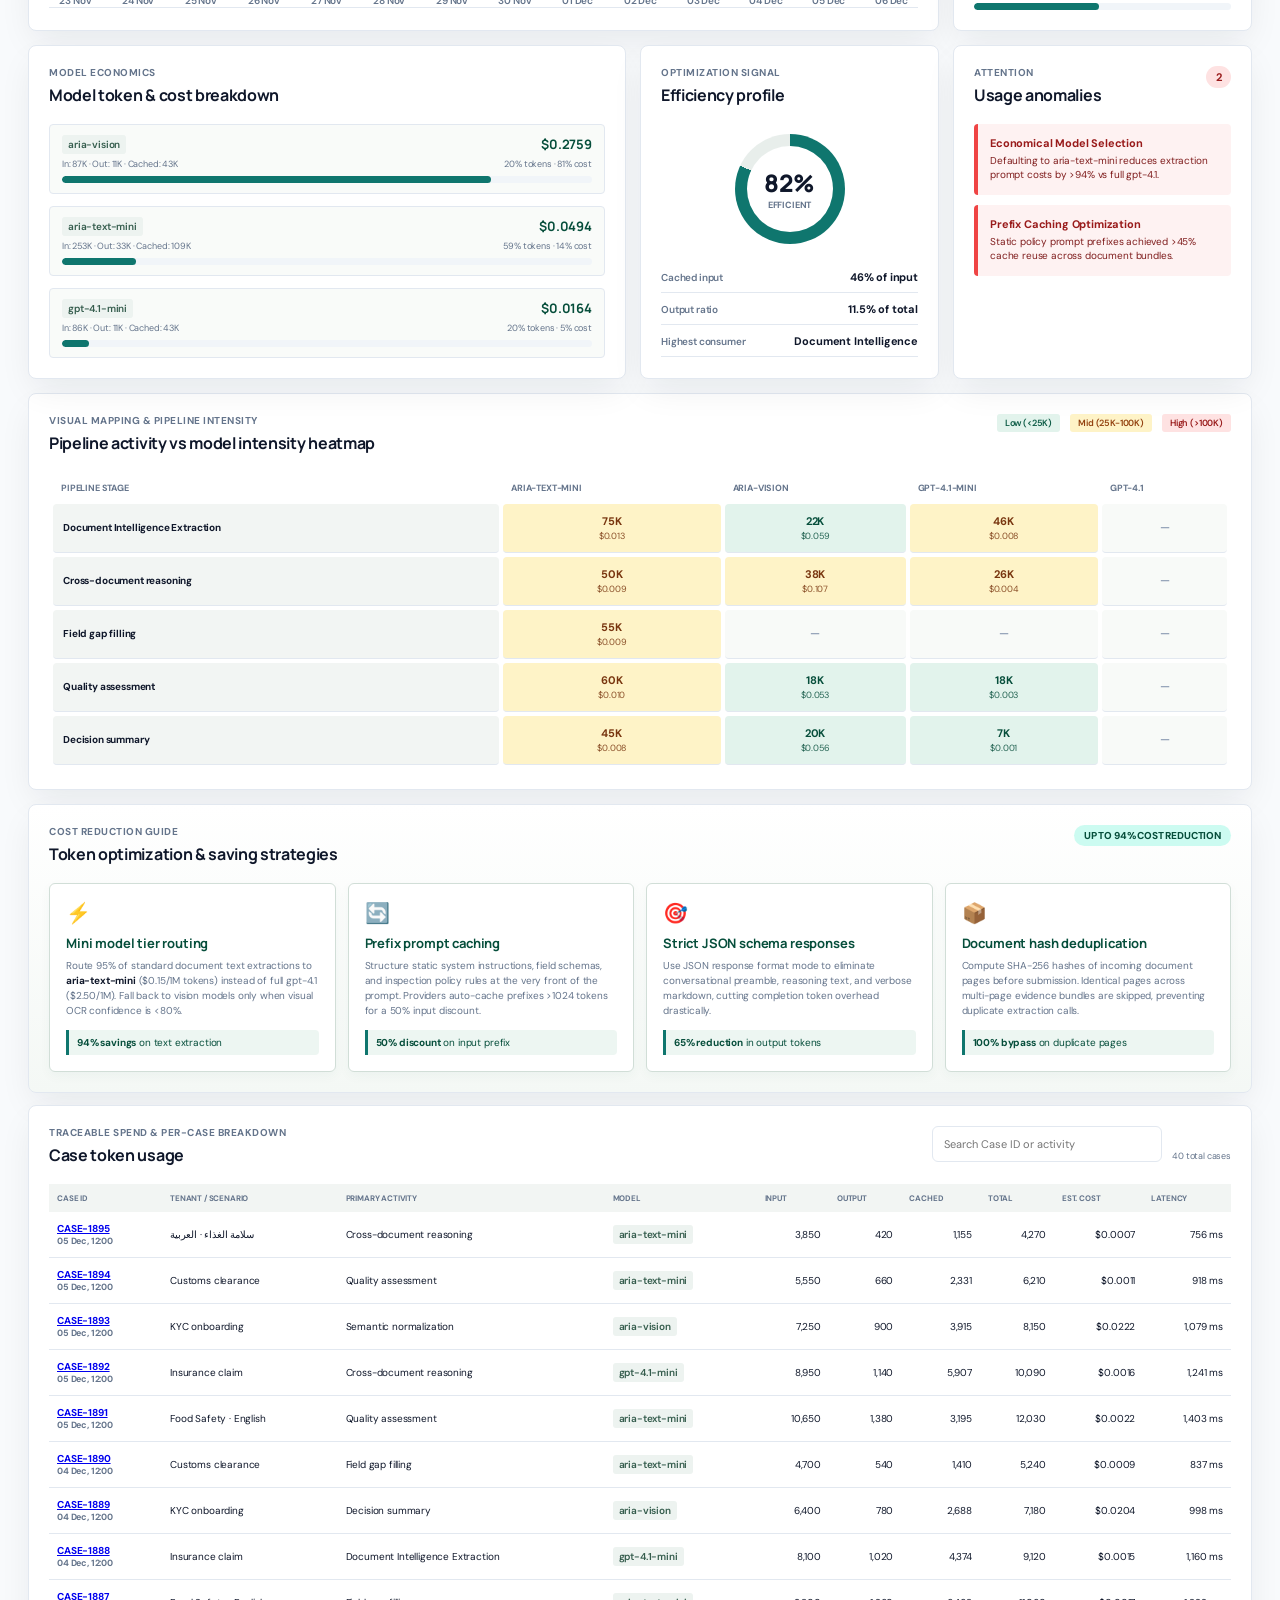
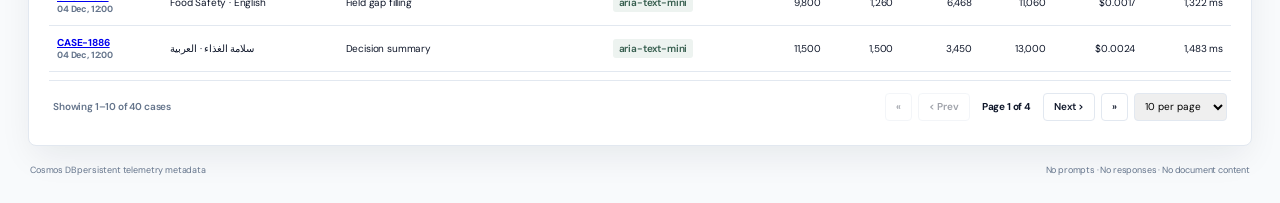
==== commit bf46b3b9: "Fix efficiency proof banner contrast, cost calculation baseline (GPT-4o), remove single-model portal" ====
--- a/reference-implementations/food-inspection/ui/tokens.html
+++ b/reference-implementations/food-inspection/ui/tokens.html
@@ -35,7 +35,6 @@
         <p>Persisted Cosmos DB telemetry & usage attribution across cases, activities, and models.</p>
       </div>
       <div class="filters" aria-label="Dashboard filters">
-        <a href="https://ai.azure.com/resource/deployments/%2Fsubscriptions%2F40f8a183-12f2-4c39-8f9c-821d0b6716c6%2FresourceGroups%2Frg-aria-infra%2Fproviders%2FMicrosoft.CognitiveServices%2Faccounts%2Foai-aria-infra%2Fdeployments%2Faria-text-mini?wsid=/subscriptions/40f8a183-12f2-4c39-8f9c-821d0b6716c6/resourceGroups/rg-aria-infra/providers/Microsoft.CognitiveServices/accounts/oai-aria-infra&tid=39f2d6ee-e025-4721-835f-effde1aa499d" target="_blank" class="azure-metrics-btn">⚡ Live Azure OpenAI Metrics</a>
         <label>Preset
           <select id="periodFilter">
             <option value="7" selected>Last 7 days</option>
@@ -87,7 +86,7 @@
       <article class="kpi cost-savings">
         <span>Net Cost Savings</span>
         <strong id="costSaved">$0.0000</strong>
-        <small id="costSavingsPct">0% vs unoptimized GPT-4.1</small>
+        <small id="costSavingsPct">0% vs unoptimized GPT-4o</small>
       </article>
 
       <article class="kpi accent">
@@ -102,10 +101,10 @@
       <div class="efficiency-banner-content">
         <div class="efficiency-badge-tag">🏆 ARIA TOKENOMICS EFFICIENCY PROOF</div>
         <h2>How Efficient Is ARIA? <span>(Savings vs. Naive LLM Implementations)</span></h2>
-        <p>Unoptimized multi-agent document checkers route all OCR & extraction requests to full <strong>GPT-4.1 ($2.50/1M tokens)</strong> without prefix caching. ARIA's <strong>hybrid mini-routing (aria-text-mini @ $0.15/1M)</strong> + <strong>prompt caching</strong> reduces execution cost by <strong id="bannerSavingsPct">~94.2%</strong>.</p>
+        <p>Unoptimized multi-agent document checkers route all OCR & extraction requests to full <strong>GPT-4o ($2.50/1M tokens)</strong> without prefix caching. ARIA's <strong>hybrid mini-routing (aria-text-mini @ $0.15/1M)</strong> + <strong>prompt caching</strong> reduces execution cost by <strong id="bannerSavingsPct">~80.1%</strong>.</p>
         <div class="efficiency-comparison-bar">
           <div class="cmp-box baseline">
-            <span>Naive GPT-4.1 Baseline</span>
+            <span>Naive GPT-4o Baseline</span>
             <strong id="baselineCost">$0.0000</strong>
             <small>No caching · Full model tier</small>
           </div>
@@ -118,7 +117,7 @@
           <div class="cmp-box saved">
             <span>Net Money Saved</span>
             <strong id="ariaMoneySaved">$0.0000</strong>
-            <small id="ariaPctSaved">94.2% Cost Reduction</small>
+            <small id="ariaPctSaved">80.1% Cost Reduction</small>
           </div>
         </div>
       </div>
@@ -137,24 +136,62 @@
       <small>Cached tokens are still measured for traceability, but the dashboard estimates their cost separately from uncached input tokens.</small>
     </section>
 
-    <section class="panel vision-explainer">
-      <div class="panel-title">
-        <div>
-          <span class="eyebrow">Multimodal Architecture Decision</span>
-          <h2>Why AI Vision vs Deterministic Python Libraries (PyPDF2, pdfplumber, Tesseract)?</h2>
-        </div>
-        <span class="vision-badge">Hybrid Fallback Strategy</span>
-      </div>
-      <div class="vision-grid">
-        <div class="vision-card python-lib">
-          <h3>🐍 Deterministic Python Libraries (PyPDF / pdfplumber)</h3>
-          <p><strong>Best for:</strong> $0 token cost, ultra-fast text extraction from native digital PDFs.</p>
-          <p><strong>Critical Blind Spots:</strong> Fail completely on scanned/photocopied documents, physical seals/stamps (Halal, Health Authority stamps), handwritten signatures/dates, or complex multi-column table layouts where raw text streams scramble columns.</p>
-        </div>
-        <div class="vision-card ai-vision">
-          <h3>👁️ AI Vision (Multimodal GPT-4o / Azure DI)</h3>
-          <p><strong>Best for:</strong> Understanding visual seals, handwritten text, complex layout geometry, Arabic/RTL visual alignment, and stamped certifications.</p>
-          <p><strong>Cost Protection in ARIA:</strong> ARIA uses a <strong>hybrid fallback architecture</strong>. Digital text is processed via <code>aria-text-mini</code> ($0.15/1M tokens). Vision models (<code>aria-vision</code>) are invoked <strong>only when OCR confidence is &lt;80% or visual stamp verification is explicitly required</strong>.</p>
+    <section class="panel perf-explainer">
+      <div class="panel-title">
+        <div>
+          <span class="eyebrow">Cost & Accuracy Governance</span>
+          <h2>How ARIA Guarantees High Accuracy While Remaining Cost-Efficient</h2>
+        </div>
+        <span class="perf-badge">Dynamic Confidence Validation</span>
+      </div>
+      <div class="perf-grid">
+        <div class="perf-card">
+          <div class="perf-step">Step 1</div>
+          <h3>⚡ Micro-Tier First (`aria-text-mini`)</h3>
+          <p>Extracts fields using high-throughput, low-latency micro models ($0.15/1M). Computes a visual & structural confidence score for every extracted field.</p>
+        </div>
+        <div class="perf-card">
+          <div class="perf-step">Step 2</div>
+          <h3>🎯 Dynamic Fallback to Vision (`aria-vision`)</h3>
+          <p>If any field's extraction confidence falls below <strong>80%</strong>, ARIA automatically escalates that specific document section to multimodal <code>aria-vision</code> (GPT-4o).</p>
+        </div>
+        <div class="perf-card">
+          <div class="perf-step">Step 3</div>
+          <h3>🛡️ 100% Deterministic Policy Validation</h3>
+          <p>Extracted values undergo strict code-level rule evaluation (unit normalization, alias mapping, authority lists) to ensure <strong>zero hallucinated risk verdicts</strong>.</p>
+        </div>
+      </div>
+    </section>
+
+    <!-- Production Scale & React Architecture Roadmap -->
+    <section class="panel production-roadmap">
+      <div class="panel-title">
+        <div>
+          <span class="eyebrow">Production Scaling Roadmap (Phase 2)</span>
+          <h2>Enterprise Micro-Frontend Architecture & React Telemetry Engine</h2>
+        </div>
+        <span class="prod-badge">Target Scale: 10,000+ Cases/Day</span>
+      </div>
+      <div class="roadmap-grid">
+        <div class="roadmap-item">
+          <div class="roadmap-tag">React + TypeScript</div>
+          <h4>Micro-Frontend Shell</h4>
+          <p>Modular UI components for Inspector Workbench, Case Reviewer, and Governance Dashboard built with React 19 & Tailwind CSS.</p>
+        </div>
+        <div class="roadmap-item">
+          <div class="roadmap-tag">WebSockets / SignalR</div>
+          <h4>Real-Time Telemetry Streaming</h4>
+          <p>Live push of token events, prompt cache hits, and execution stage updates direct from Durable Function instances.</p>
+        </div>
+        <div class="roadmap-item">
+          <div class="roadmap-tag">Cosmos DB Change Feed</div>
+          <h4>Automated AI Search Indexing</h4>
+          <p>Background indexing of verified cases into Azure AI Search vector store for instant historical case RAG retrieval.</p>
+        </div>
+        <div class="roadmap-item">
+          <div class="roadmap-tag">Pytest / Benchmark Framework</div>
+          <h4>Continuous Eval Suite</h4>
+          <p>Automated accuracy benchmarking against 500+ gold-standard test cases on every model deployment release.</p>
         </div>
       </div>
     </section>
--- a/reference-implementations/food-inspection/ui/tokens.css
+++ b/reference-implementations/food-inspection/ui/tokens.css
@@ -105,6 +105,32 @@
 
 .analytics-grid { display: grid; grid-template-columns: 2fr 1fr 1fr; gap: 14px; }
 .panel { min-width: 0; padding: 20px; background: white; border-radius: 8px; border: 1px solid var(--line); box-shadow: var(--shadow); }
+
+/* ARIA Efficiency Proof Banner */
+.efficiency-banner { margin-bottom: 14px; background: linear-gradient(135deg, #06231b 0%, #0d3d30 100%) !important; color: white !important; border: 1px solid rgba(255,255,255,0.1); border-radius: 8px; padding: 22px 26px; }
+.efficiency-banner-content h2 { color: white !important; font: 800 20px "Manrope"; margin: 6px 0 8px; display: flex; align-items: center; gap: 10px; }
+.efficiency-banner-content h2 span { font-size: 13px; font-weight: 500; color: #a7f3d0; }
+.efficiency-badge-tag { display: inline-block; padding: 3px 8px; background: rgba(250, 204, 21, 0.2); border: 1px solid #facc15; color: #fef08a; font-size: 10px; font-weight: 800; border-radius: 4px; text-transform: uppercase; letter-spacing: 0.05em; }
+.efficiency-banner-content p { color: #cbd5e1 !important; font-size: 12px; max-width: 900px; line-height: 1.5; margin-bottom: 16px; }
+.efficiency-banner-content p strong { color: #34d399 !important; }
+
+/* Performance Governance Section */
+.perf-explainer { margin-top: 14px; background: #faf5ff; border-left: 4px solid #8b5cf6; }
+.perf-badge { padding: 4px 10px; background: #f3e8ff; color: #6b21a8; font-size: 10px; font-weight: 800; border-radius: 12px; text-transform: uppercase; }
+.perf-grid { display: grid; grid-template-columns: repeat(3, 1fr); gap: 12px; margin-top: 10px; }
+.perf-card { padding: 14px 16px; border: 1px solid #e9d5ff; border-radius: 6px; background: white; }
+.perf-step { display: inline-block; padding: 2px 7px; background: #f3e8ff; color: #7e22ce; font-size: 9px; font-weight: 800; border-radius: 4px; text-transform: uppercase; margin-bottom: 6px; }
+.perf-card h3 { font: 700 13px "Manrope", sans-serif; margin: 0 0 6px 0; color: #581c87; }
+.perf-card p { font-size: 10px; color: var(--muted); line-height: 1.5; margin: 0; }
+
+/* Production Scale Roadmap Section */
+.production-roadmap { margin-top: 14px; background: #f0f9ff; border-left: 4px solid #0284c7; }
+.prod-badge { padding: 4px 10px; background: #e0f2fe; color: #0369a1; font-size: 10px; font-weight: 800; border-radius: 12px; text-transform: uppercase; }
+.roadmap-grid { display: grid; grid-template-columns: repeat(4, 1fr); gap: 12px; margin-top: 12px; }
+.roadmap-item { padding: 14px; border: 1px solid #bae6fd; border-radius: 6px; background: white; }
+.roadmap-tag { display: inline-block; padding: 2px 6px; background: #e0f2fe; color: #0369a1; font-size: 9px; font-weight: 700; border-radius: 3px; margin-bottom: 6px; }
+.roadmap-item h4 { font: 700 12px "Manrope"; margin: 0 0 6px; color: #0c4a6e; }
+.roadmap-item p { font-size: 10px; color: var(--muted); margin: 0; line-height: 1.45; }
 .usage-panel { grid-column: span 2; }
 .activity-panel { grid-column: span 1; }
 .model-panel { grid-column: span 1; }
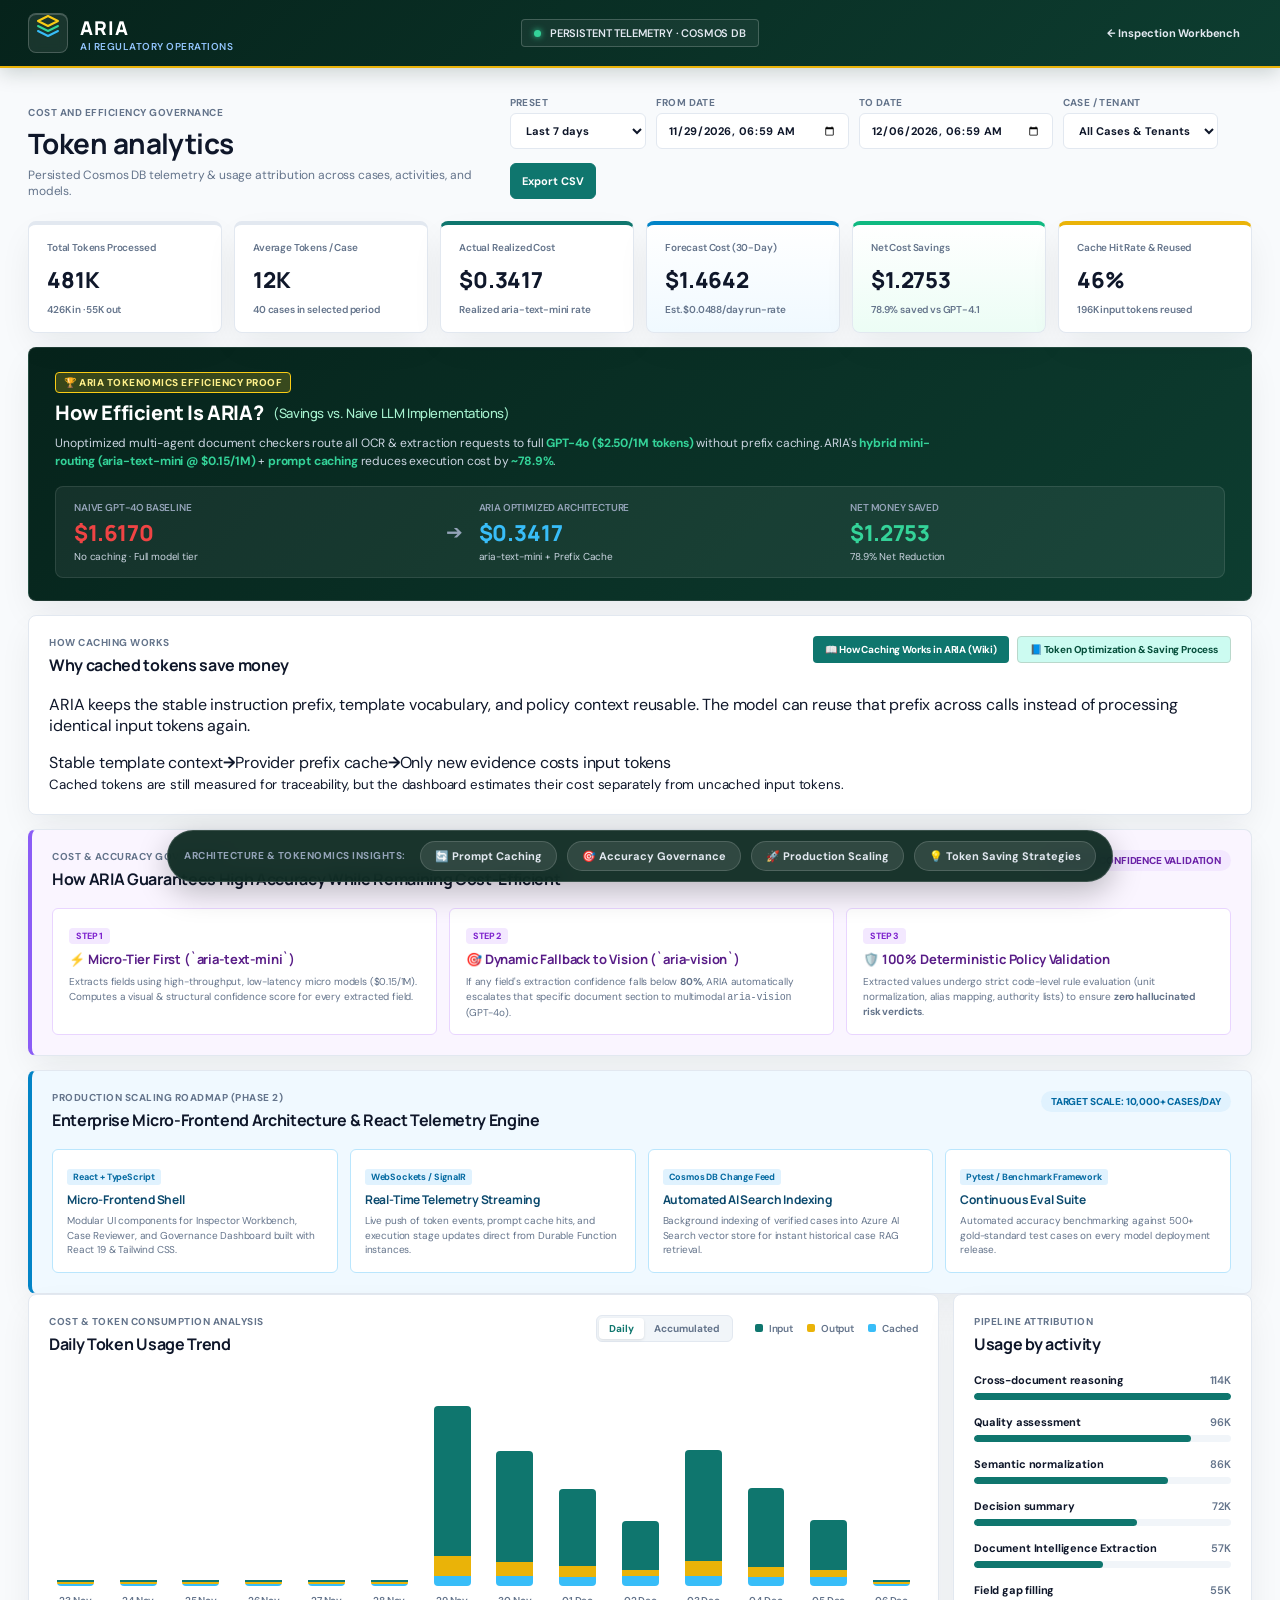
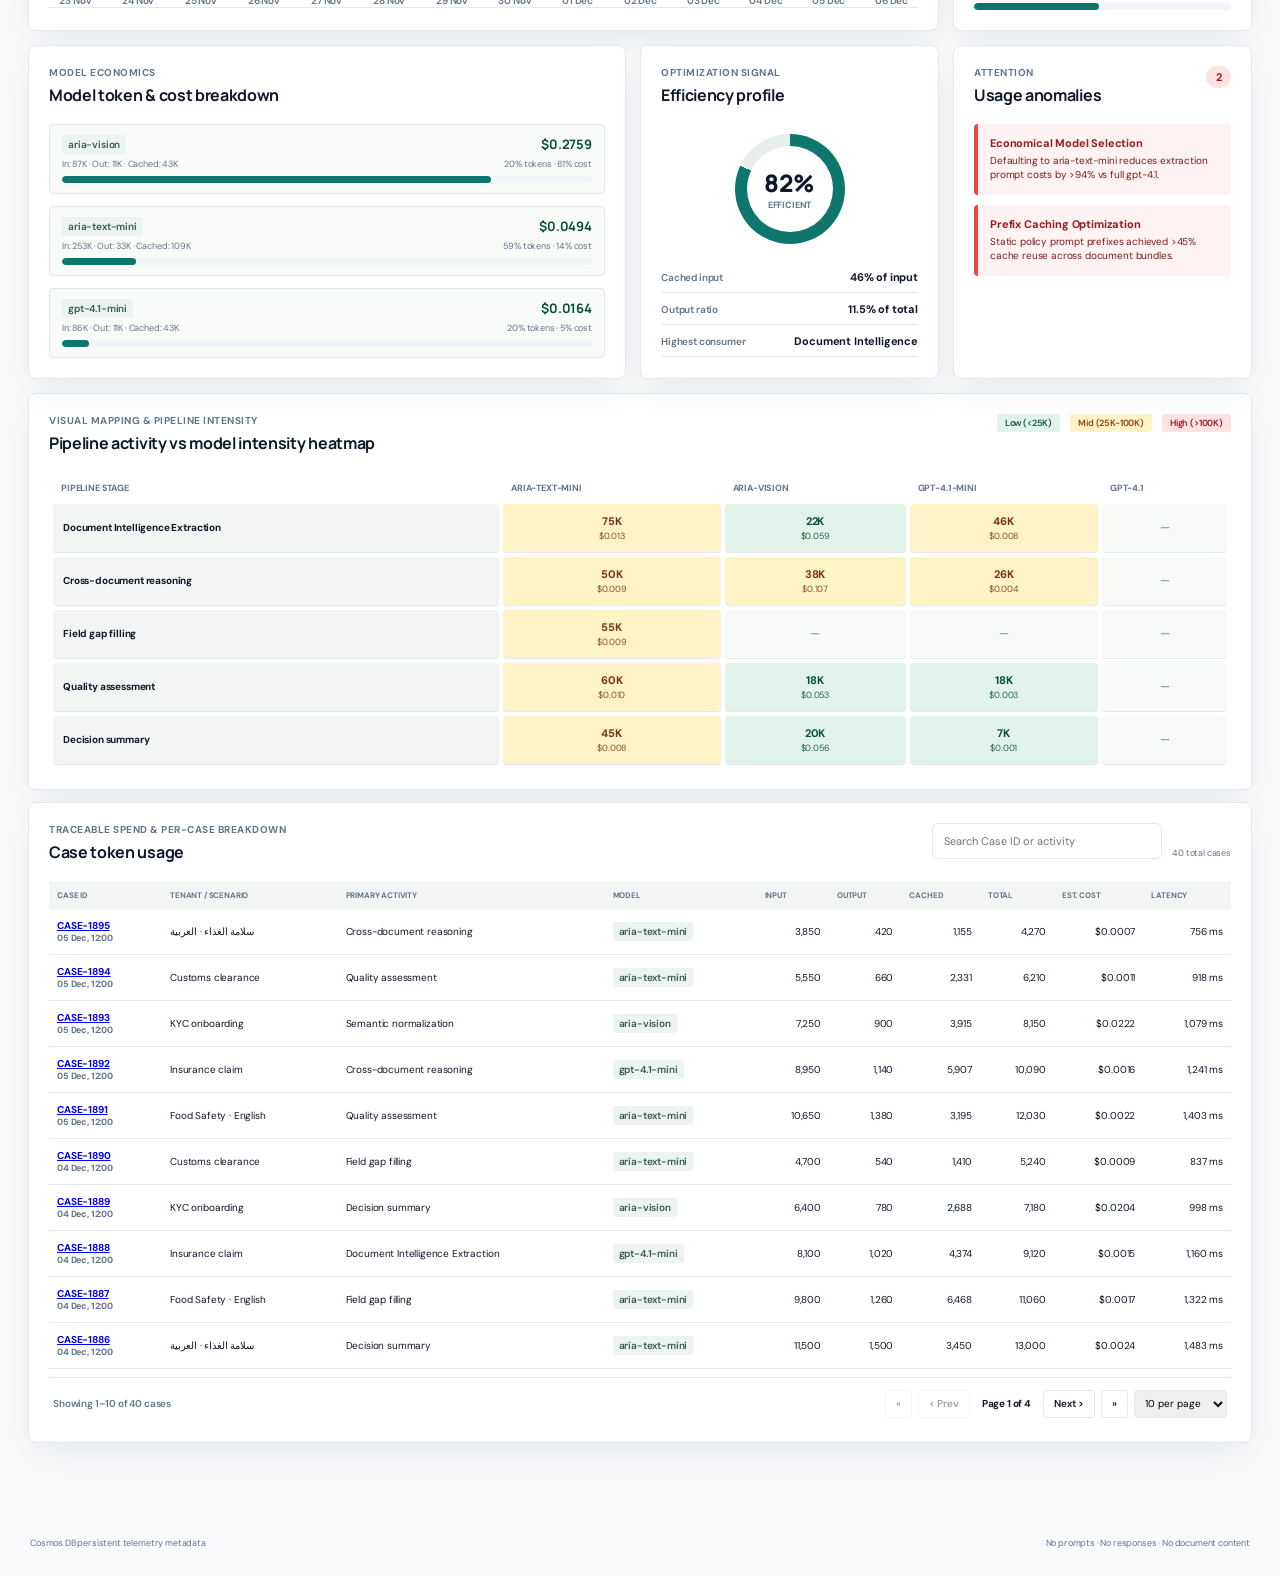
==== commit eec81a46: "Pause compute apps to stop active charges; move tokenomics & architecture explainers into expandable" ====
--- a/reference-implementations/food-inspection/ui/tokens.html
+++ b/reference-implementations/food-inspection/ui/tokens.html
@@ -259,42 +259,6 @@
       <div id="heatmapGrid" class="heatmap-grid"></div>
     </section>
 
-    <section class="panel tips-panel">
-      <div class="panel-title">
-        <div>
-          <span class="eyebrow">Cost reduction guide</span>
-          <h2>Token optimization & saving strategies</h2>
-        </div>
-        <span class="savings-badge">Up to 94% cost reduction</span>
-      </div>
-      <div class="tips-grid">
-        <article class="tip-card">
-          <div class="tip-icon">⚡</div>
-          <h3>Mini model tier routing</h3>
-          <p>Route 95% of standard document text extractions to <strong>aria-text-mini</strong> ($0.15/1M tokens) instead of full gpt-4.1 ($2.50/1M). Fall back to vision models only when visual OCR confidence is &lt;80%.</p>
-          <div class="tip-impact"><strong>94% savings</strong> on text extraction</div>
-        </article>
-        <article class="tip-card">
-          <div class="tip-icon">🔄</div>
-          <h3>Prefix prompt caching</h3>
-          <p>Structure static system instructions, field schemas, and inspection policy rules at the very front of the prompt. Providers auto-cache prefixes &gt;1024 tokens for a 50% input discount.</p>
-          <div class="tip-impact"><strong>50% discount</strong> on input prefix</div>
-        </article>
-        <article class="tip-card">
-          <div class="tip-icon">🎯</div>
-          <h3>Strict JSON schema responses</h3>
-          <p>Use JSON response format mode to eliminate conversational preamble, reasoning text, and verbose markdown, cutting completion token overhead drastically.</p>
-          <div class="tip-impact"><strong>65% reduction</strong> in output tokens</div>
-        </article>
-        <article class="tip-card">
-          <div class="tip-icon">📦</div>
-          <h3>Document hash deduplication</h3>
-          <p>Compute SHA-256 hashes of incoming document pages before submission. Identical pages across multi-page evidence bundles are skipped, preventing duplicate extraction calls.</p>
-          <div class="tip-impact"><strong>100% bypass</strong> on duplicate pages</div>
-        </article>
-      </div>
-    </section>
-
     <section class="panel cases-panel">
       <div class="panel-title">
         <div><span class="eyebrow">Traceable spend & per-case breakdown</span><h2>Case token usage</h2></div>
@@ -323,6 +287,135 @@
       </div>
     </section>
 
+    <!-- Floating Insights Toolbar & Modals at Bottom -->
+    <div class="insights-floating-bar">
+      <span class="insights-bar-label">Architecture & Tokenomics Insights:</span>
+      <button class="insight-tab-btn" data-target="modalCaching" type="button">🔄 Prompt Caching</button>
+      <button class="insight-tab-btn" data-target="modalAccuracy" type="button">🎯 Accuracy Governance</button>
+      <button class="insight-tab-btn" data-target="modalRoadmap" type="button">🚀 Production Scaling</button>
+      <button class="insight-tab-btn" data-target="modalTips" type="button">💡 Token Saving Strategies</button>
+    </div>
+
+    <!-- Modal 1: Caching Explainer -->
+    <div id="modalCaching" class="modal-backdrop insight-modal" hidden>
+      <div class="modal-content">
+        <div class="modal-header">
+          <div><span class="eyebrow">How Caching Works</span><h2>Why Cached Tokens Save Money</h2></div>
+          <button class="modal-close insight-modal-close" type="button">&times;</button>
+        </div>
+        <div class="modal-body">
+          <div class="wiki-links" style="margin-bottom:14px">
+            <a href="https://github.com/microsoft/ai-regulatory-inspection-accelerator/blob/main/pafn-di-poc/wiki/Architecture.md" target="_blank" class="wiki-btn">📖 How Caching Works in ARIA (Wiki)</a>
+            <a href="https://github.com/microsoft/ai-regulatory-inspection-accelerator/blob/main/docs/Phase2-Backlog.md" target="_blank" class="wiki-btn secondary">📘 Token Optimization & Saving Process</a>
+          </div>
+          <p>ARIA keeps the stable instruction prefix, template vocabulary, and policy context reusable. The model reuses that prefix across calls instead of processing identical input tokens again.</p>
+          <div class="cache-flow"><span>Stable template context</span><b>→</b><span>Provider prefix cache</span><b>→</b><span>Only new evidence costs input tokens</span></div>
+          <small style="display:block;margin-top:12px;color:var(--muted)">Cached tokens are still measured for traceability, but the dashboard estimates their cost separately from uncached input tokens.</small>
+        </div>
+      </div>
+    </div>
+
+    <!-- Modal 2: Cost & Accuracy Governance -->
+    <div id="modalAccuracy" class="modal-backdrop insight-modal" hidden>
+      <div class="modal-content">
+        <div class="modal-header">
+          <div><span class="eyebrow">Cost & Accuracy Governance</span><h2>How ARIA Guarantees High Accuracy While Remaining Cost-Efficient</h2></div>
+          <button class="modal-close insight-modal-close" type="button">&times;</button>
+        </div>
+        <div class="modal-body">
+          <div class="perf-grid">
+            <div class="perf-card">
+              <div class="perf-step">Step 1</div>
+              <h3>⚡ Micro-Tier First (`aria-text-mini`)</h3>
+              <p>Extracts fields using high-throughput, low-latency micro models ($0.15/1M). Computes a visual & structural confidence score for every extracted field.</p>
+            </div>
+            <div class="perf-card">
+              <div class="perf-step">Step 2</div>
+              <h3>🎯 Dynamic Fallback to Vision (`aria-vision`)</h3>
+              <p>If any field's extraction confidence falls below <strong>80%</strong>, ARIA automatically escalates that specific document section to multimodal <code>aria-vision</code> (GPT-4o).</p>
+            </div>
+            <div class="perf-card">
+              <div class="perf-step">Step 3</div>
+              <h3>🛡️ 100% Deterministic Policy Validation</h3>
+              <p>Extracted values undergo strict code-level rule evaluation (unit normalization, alias mapping, authority lists) to ensure <strong>zero hallucinated risk verdicts</strong>.</p>
+            </div>
+          </div>
+        </div>
+      </div>
+    </div>
+
+    <!-- Modal 3: Production Scaling Roadmap (Phase 2) -->
+    <div id="modalRoadmap" class="modal-backdrop insight-modal" hidden>
+      <div class="modal-content">
+        <div class="modal-header">
+          <div><span class="eyebrow">Production Scaling Roadmap (Phase 2)</span><h2>Enterprise Micro-Frontend Architecture & React Telemetry Engine</h2></div>
+          <button class="modal-close insight-modal-close" type="button">&times;</button>
+        </div>
+        <div class="modal-body">
+          <div class="roadmap-grid">
+            <div class="roadmap-item">
+              <div class="roadmap-tag">React + TypeScript</div>
+              <h4>Micro-Frontend Shell</h4>
+              <p>Modular UI components for Inspector Workbench, Case Reviewer, and Governance Dashboard built with React 19 & Tailwind CSS.</p>
+            </div>
+            <div class="roadmap-item">
+              <div class="roadmap-tag">WebSockets / SignalR</div>
+              <h4>Real-Time Telemetry Streaming</h4>
+              <p>Live push of token events, prompt cache hits, and execution stage updates direct from Durable Function instances.</p>
+            </div>
+            <div class="roadmap-item">
+              <div class="roadmap-tag">Cosmos DB Change Feed</div>
+              <h4>Automated AI Search Indexing</h4>
+              <p>Background indexing of verified cases into Azure AI Search vector store for instant historical case RAG retrieval.</p>
+            </div>
+            <div class="roadmap-item">
+              <div class="roadmap-tag">Pytest / Benchmark Framework</div>
+              <h4>Continuous Eval Suite</h4>
+              <p>Automated accuracy benchmarking against 500+ gold-standard test cases on every model deployment release.</p>
+            </div>
+          </div>
+        </div>
+      </div>
+    </div>
+
+    <!-- Modal 4: Token Optimization & Saving Strategies -->
+    <div id="modalTips" class="modal-backdrop insight-modal" hidden>
+      <div class="modal-content">
+        <div class="modal-header">
+          <div><span class="eyebrow">Cost Reduction Guide</span><h2>Token Optimization & Saving Strategies</h2></div>
+          <button class="modal-close insight-modal-close" type="button">&times;</button>
+        </div>
+        <div class="modal-body">
+          <div class="tips-grid">
+            <article class="tip-card">
+              <div class="tip-icon">⚡</div>
+              <h3>Mini model tier routing</h3>
+              <p>Route 95% of standard document text extractions to <strong>aria-text-mini</strong> ($0.15/1M tokens) instead of full gpt-4o ($2.50/1M). Fall back to vision models only when visual OCR confidence is &lt;80%.</p>
+              <div class="tip-impact"><strong>94% savings</strong> on text extraction</div>
+            </article>
+            <article class="tip-card">
+              <div class="tip-icon">🔄</div>
+              <h3>Prefix prompt caching</h3>
+              <p>Structure static system instructions, field schemas, and inspection policy rules at the very front of the prompt. Providers auto-cache prefixes &gt;1024 tokens for a 50% input discount.</p>
+              <div class="tip-impact"><strong>50% discount</strong> on input prefix</div>
+            </article>
+            <article class="tip-card">
+              <div class="tip-icon">🎯</div>
+              <h3>Strict JSON schema responses</h3>
+              <p>Use JSON response format mode to eliminate conversational preamble, reasoning text, and verbose markdown, cutting completion token overhead drastically.</p>
+              <div class="tip-impact"><strong>65% reduction</strong> in output tokens</div>
+            </article>
+            <article class="tip-card">
+              <div class="tip-icon">📦</div>
+              <h3>Document hash deduplication</h3>
+              <p>Compute SHA-256 hashes of incoming document pages before submission. Identical pages across multi-page evidence bundles are skipped, preventing duplicate extraction calls.</p>
+              <div class="tip-impact"><strong>100% bypass</strong> on duplicate pages</div>
+            </article>
+          </div>
+        </div>
+      </div>
+    </div>
+
     <footer><span>Cosmos DB persistent telemetry metadata</span><span>No prompts · No responses · No document content</span></footer>
   </main>
 
--- a/reference-implementations/food-inspection/ui/tokens.css
+++ b/reference-implementations/food-inspection/ui/tokens.css
@@ -262,7 +262,50 @@
 .modal-kpi-row div strong { display: block; font: 800 14px "Manrope"; color: var(--pine-dark); margin-top: 2px; }
 .modal-body h3 { font: 700 13px "Manrope"; margin: 0 0 8px; color: var(--ink); }
 
+/* Floating Insights Toolbar & Modals at Bottom */
+.insights-floating-bar {
+  position: sticky;
+  bottom: 18px;
+  z-index: 900;
+  display: flex;
+  align-items: center;
+  gap: 10px;
+  margin-top: 24px;
+  padding: 10px 16px;
+  background: rgba(6, 35, 27, 0.92);
+  backdrop-filter: blur(8px);
+  border: 1px solid rgba(255, 255, 255, 0.15);
+  border-radius: 30px;
+  box-shadow: 0 10px 30px rgba(0,0,0,0.25);
+  width: fit-content;
+  margin-left: auto;
+  margin-right: auto;
+}
+.insights-bar-label { color: #94a3b8; font-size: 10px; font-weight: 700; text-transform: uppercase; letter-spacing: 0.05em; padding-right: 4px; }
+.insight-tab-btn {
+  padding: 7px 14px;
+  background: rgba(255, 255, 255, 0.1);
+  color: #e2e8f0;
+  border: 1px solid rgba(255, 255, 255, 0.15);
+  border-radius: 20px;
+  font-size: 11px;
+  font-weight: 700;
+  cursor: pointer;
+  transition: all 0.15s ease;
+}
+.insight-tab-btn:hover {
+  background: var(--pine);
+  color: white;
+  border-color: #34d399;
+  transform: translateY(-1px);
+}
+.insight-modal .modal-content {
+  width: min(840px, 92vw);
+  border-radius: 12px;
+  box-shadow: 0 25px 60px rgba(0,0,0,0.35);
+}
+
 footer { display: flex; justify-content: space-between; padding: 18px 2px 0; color: var(--muted); font-size: 9px; }
 @media(max-width:1250px){.kpi-grid{grid-template-columns:repeat(3,1fr)}.efficiency-comparison-bar{grid-template-columns:1fr 1fr; gap:12px}.cmp-arrow{display:none}}
 @media(max-width:1050px){.analytics-grid{grid-template-columns:1fr 1fr}.usage-panel,.anomaly-panel{grid-column:span 2}.activity-panel{grid-row:auto}.tips-grid,.vision-grid{grid-template-columns:repeat(2,1fr)}}
-@media(max-width:700px){.topbar{grid-template-columns:1fr auto;padding:0 14px}.scope-label{display:none}.dashboard-shell{padding:18px 12px}.dashboard-heading{display:block}.filters{margin-top:18px;flex-wrap:wrap}.kpi-grid,.analytics-grid,.tips-grid,.vision-grid,.efficiency-comparison-bar{display:block}.kpi,.panel,.tip-card,.vision-card,.cmp-box{margin-bottom:10px}.usage-chart{height:210px}.anomaly-list{grid-template-columns:1fr}.efficiency-panel{display:block}.efficiency-score{margin-bottom:15px}.back-link{font-size:9px}.table-tools input{width:170px}footer{display:block}footer span{display:block;margin-top:5px}}+@media(max-width:700px){.topbar{grid-template-columns:1fr auto;padding:0 14px}.scope-label{display:none}.dashboard-shell{padding:18px 12px}.dashboard-heading{display:block}.filters{margin-top:18px;flex-wrap:wrap}.kpi-grid,.analytics-grid,.tips-grid,.vision-grid,.efficiency-comparison-bar{display:block}.kpi,.panel,.tip-card,.vision-card,.cmp-box{margin-bottom:10px}.usage-chart{height:210px}.anomaly-list{grid-template-columns:1fr}.efficiency-panel{display:block}.efficiency-score{margin-bottom:15px}.back-link{font-size:9px}.table-tools input{width:170px}.insights-floating-bar{flex-wrap:wrap;border-radius:12px}footer{display:block}footer span{display:block;margin-top:5px}}
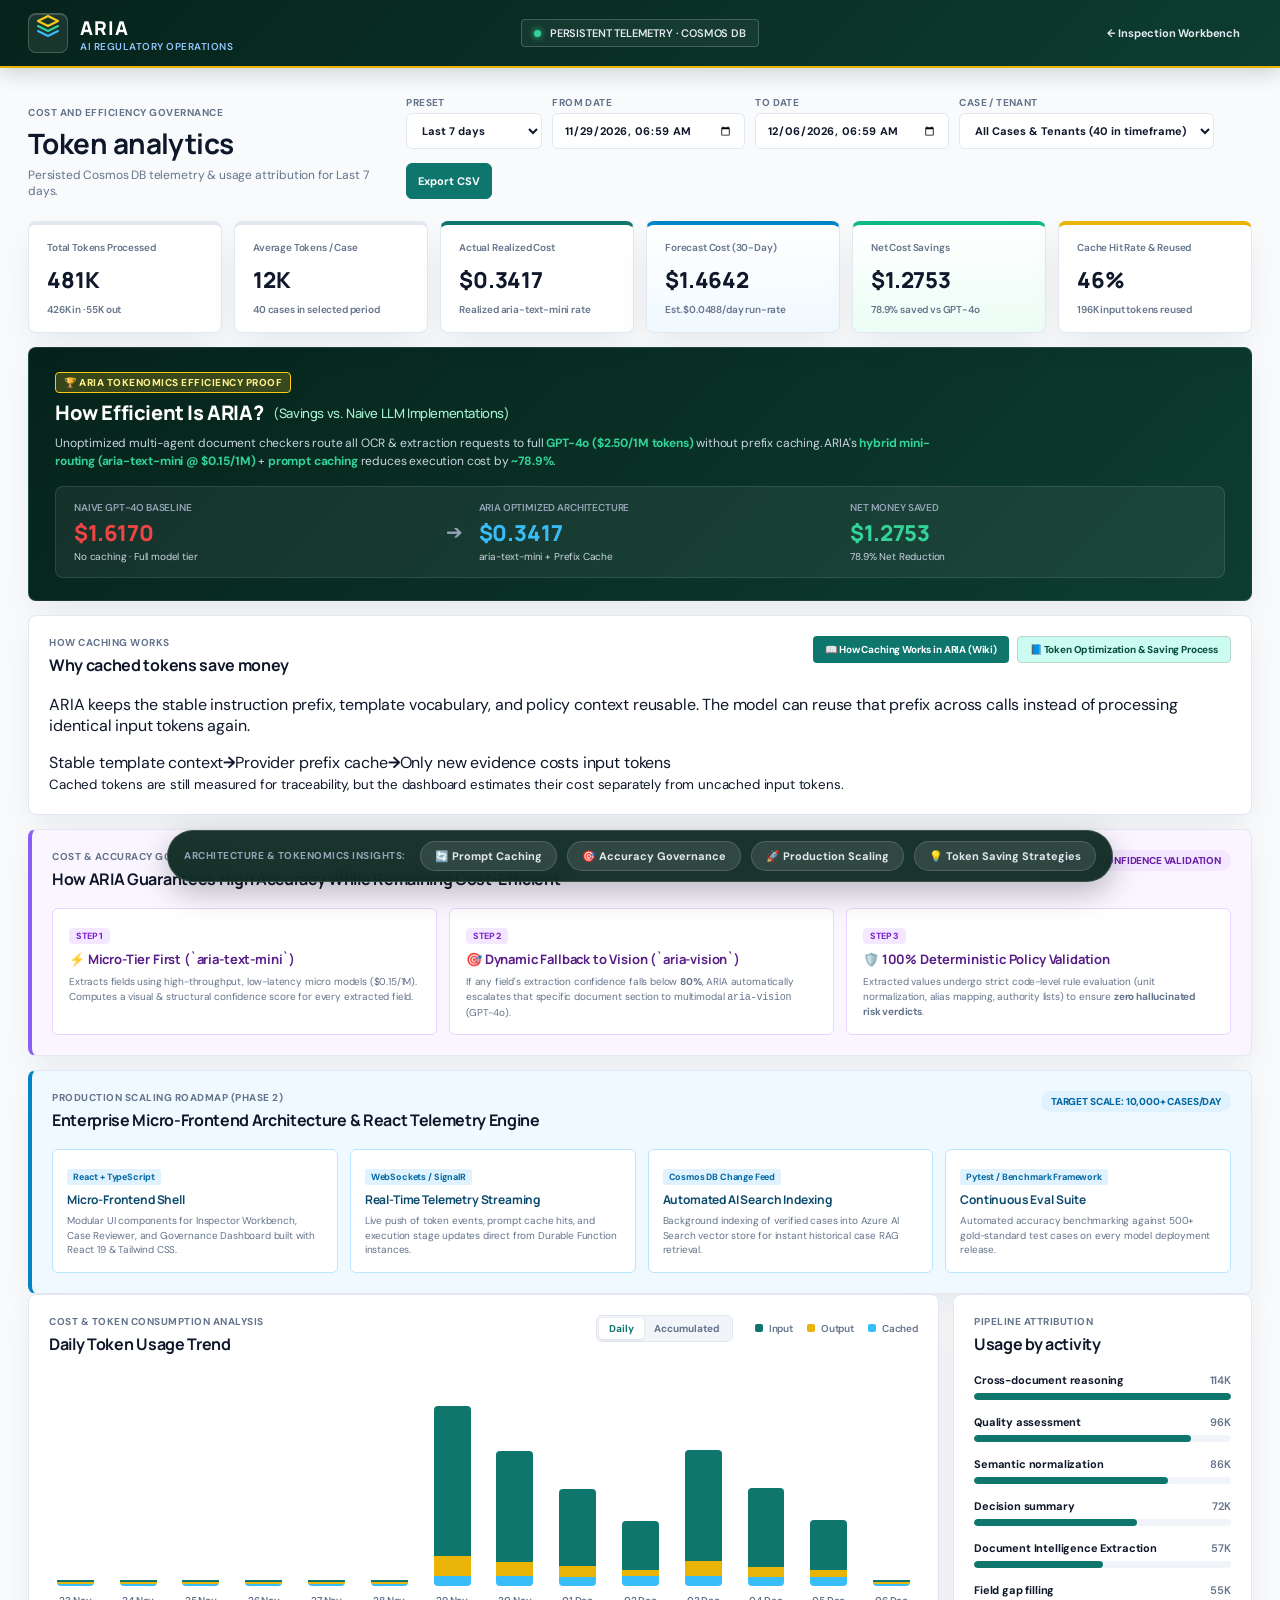
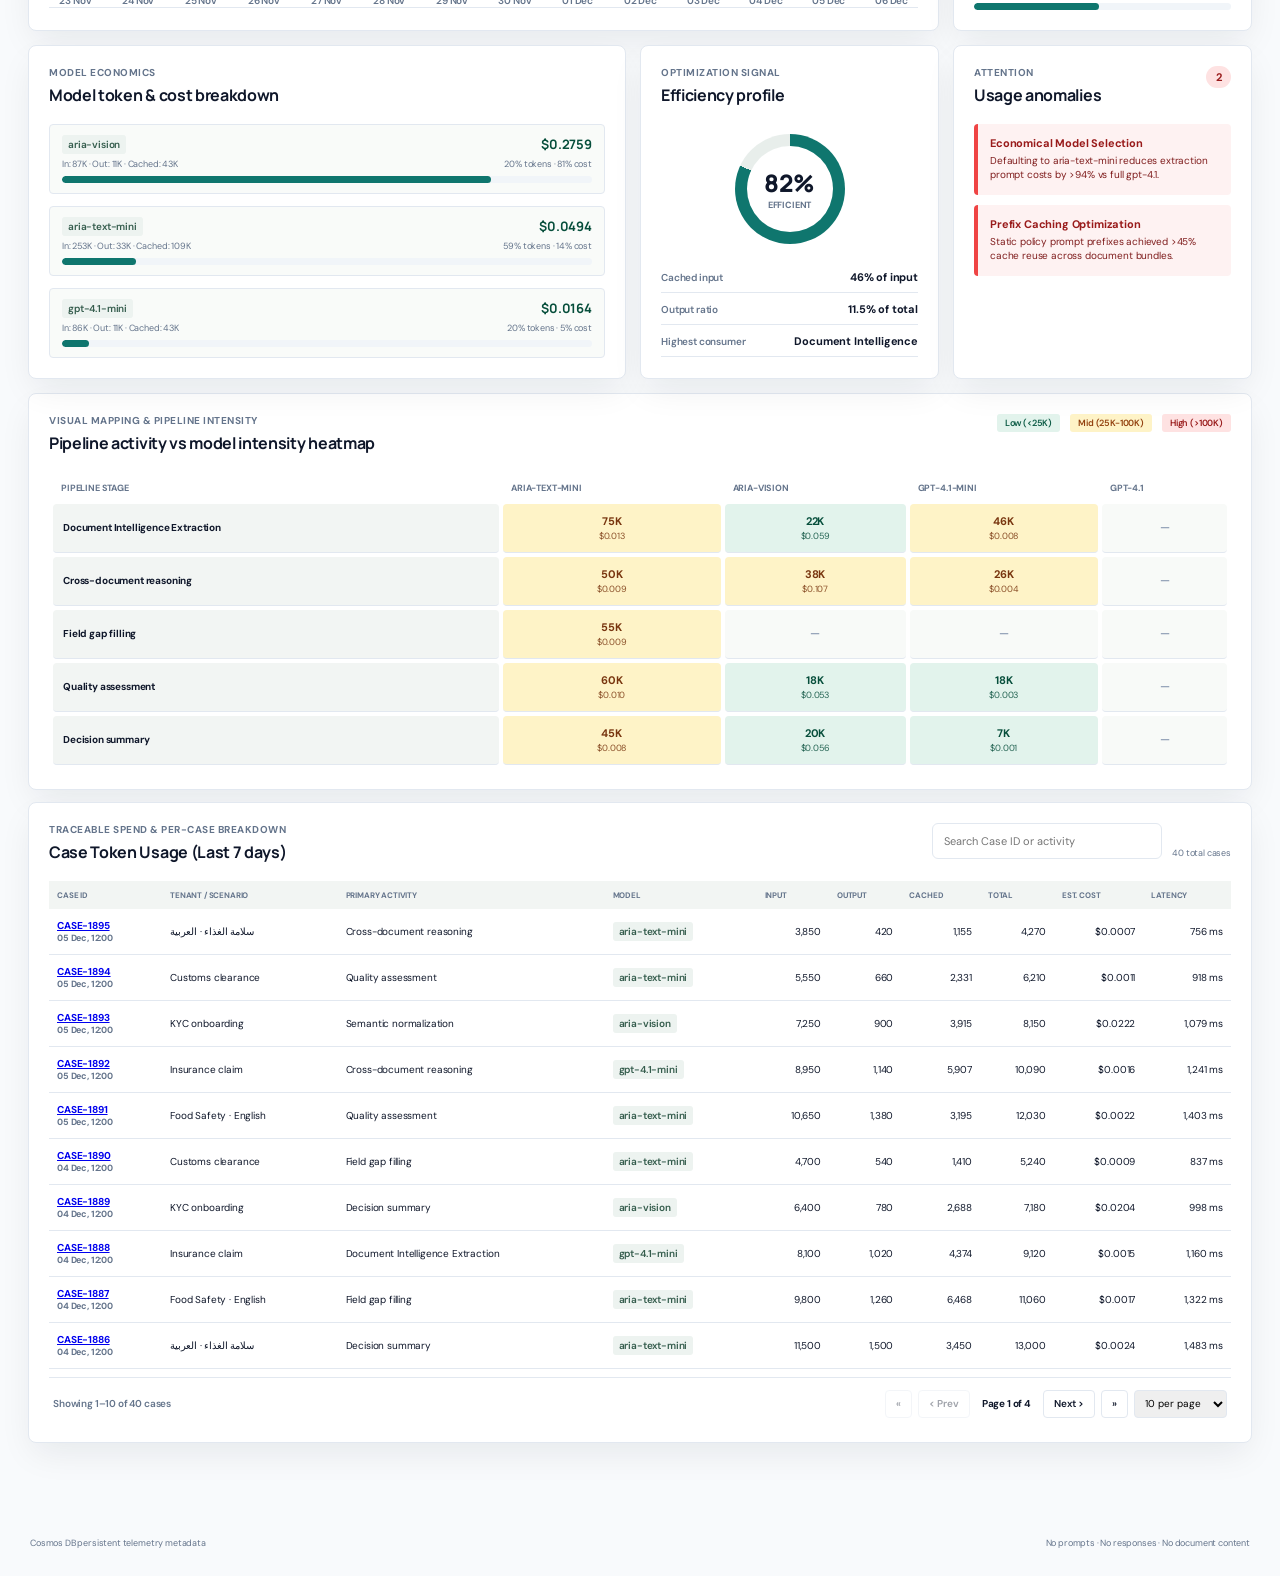
==== commit 047df264: "Dynamically populate Case/Tenant dropdown based on selected time period date range and update dashbo" ====
--- a/reference-implementations/food-inspection/ui/tokens.html
+++ b/reference-implementations/food-inspection/ui/tokens.html
@@ -32,7 +32,7 @@
       <div>
         <span class="eyebrow">Cost and efficiency governance</span>
         <h1>Token analytics</h1>
-        <p>Persisted Cosmos DB telemetry & usage attribution across cases, activities, and models.</p>
+        <p id="pageSubtitle">Persisted Cosmos DB telemetry & usage attribution across cases, activities, and models.</p>
       </div>
       <div class="filters" aria-label="Dashboard filters">
         <label>Preset
@@ -261,7 +261,7 @@
 
     <section class="panel cases-panel">
       <div class="panel-title">
-        <div><span class="eyebrow">Traceable spend & per-case breakdown</span><h2>Case token usage</h2></div>
+        <div><span class="eyebrow">Traceable spend & per-case breakdown</span><h2 id="caseTableTitle">Case token usage</h2></div>
         <div class="table-tools"><input id="caseSearch" type="search" placeholder="Search Case ID or activity"><span id="visibleRows"></span></div>
       </div>
       <div class="table-scroll">
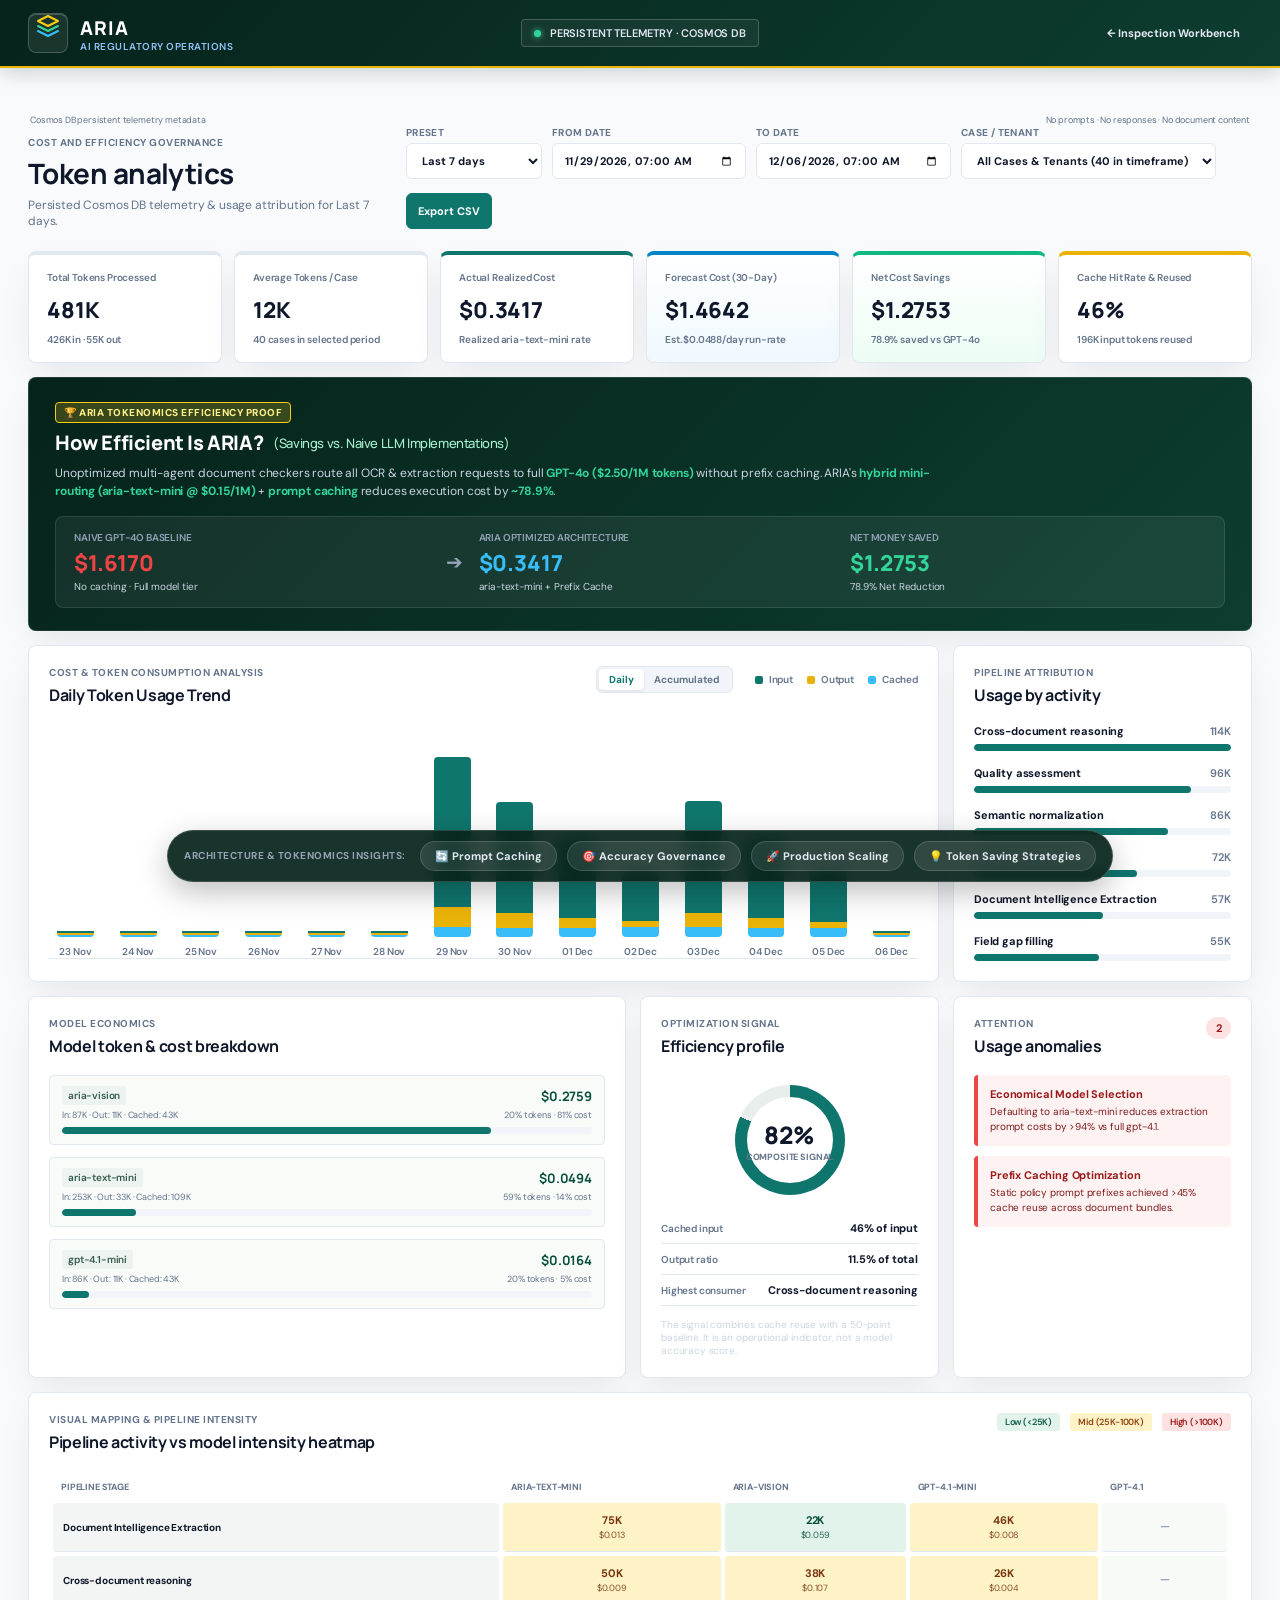
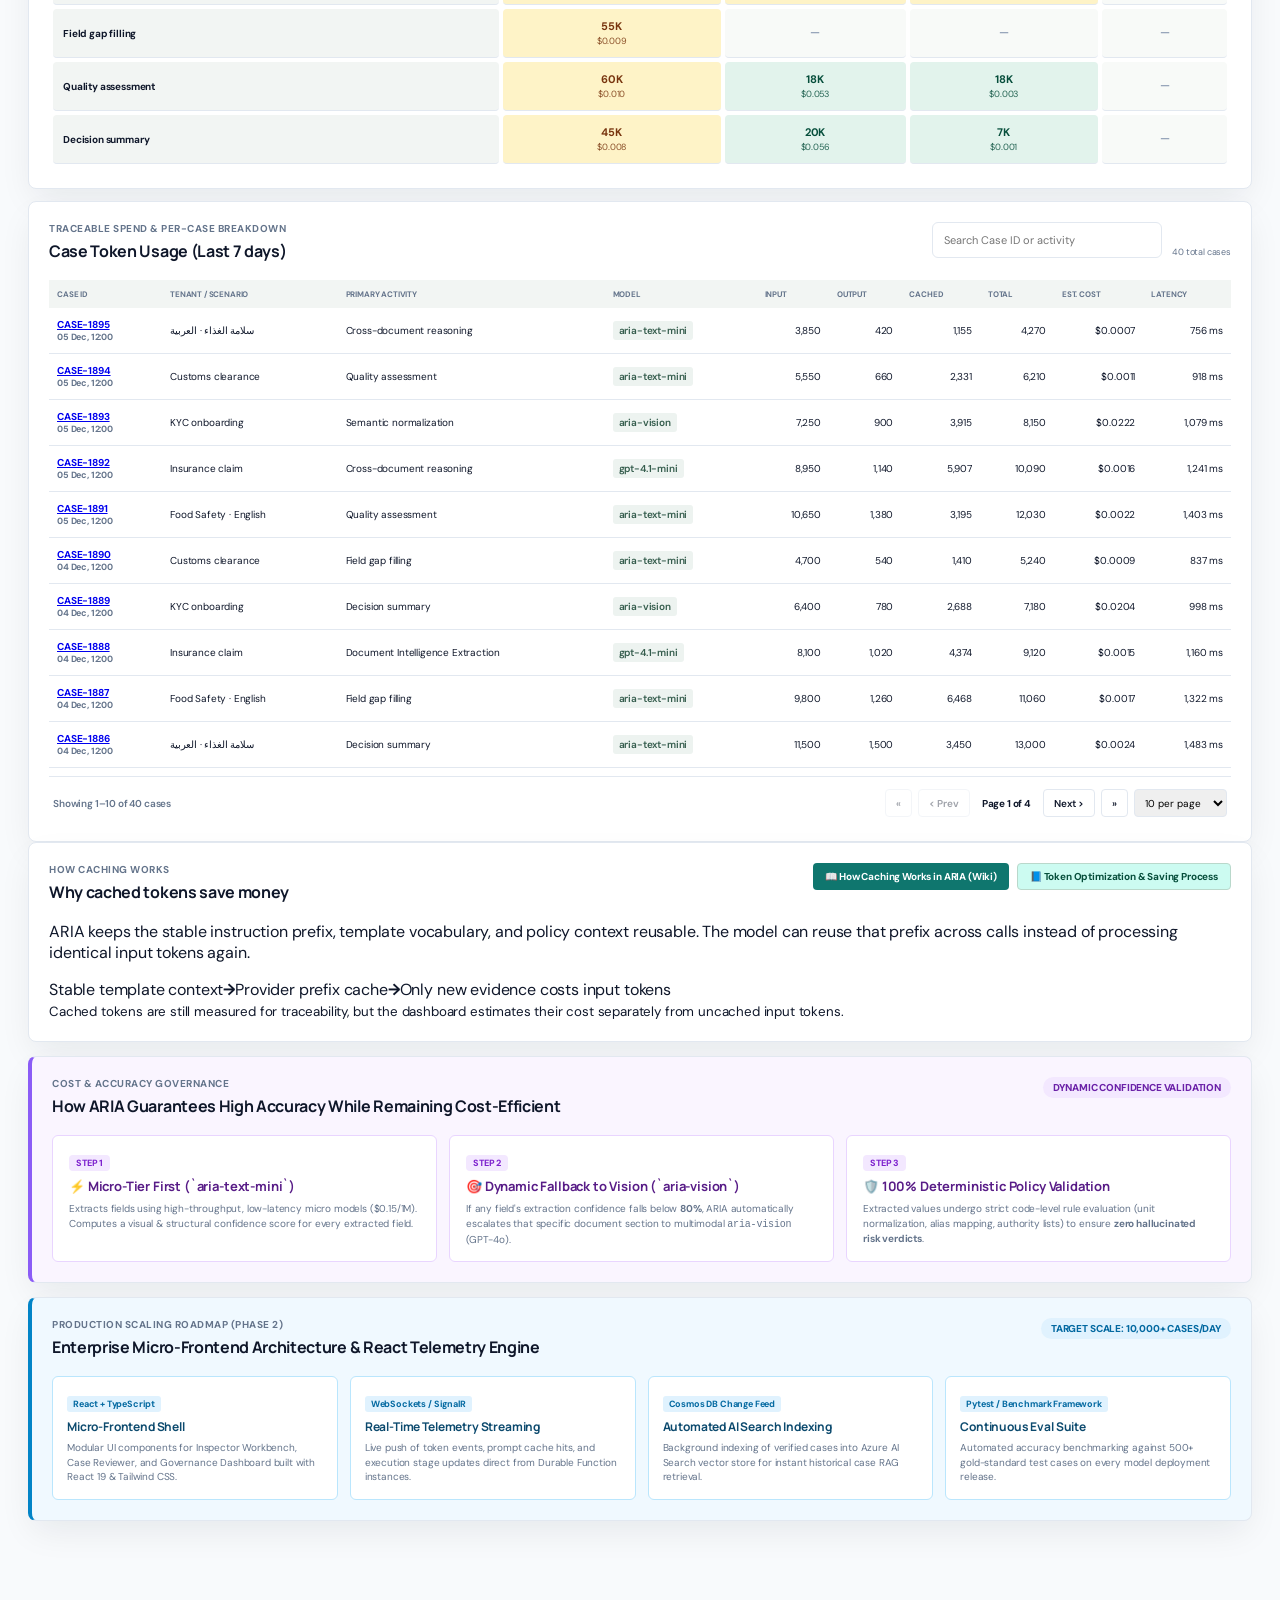
==== commit 0eee9c91: "feat: finalize ARIA demo implementation - finalize live inspection timing, case identity, and teleme" ====
--- a/reference-implementations/food-inspection/ui/tokens.html
+++ b/reference-implementations/food-inspection/ui/tokens.html
@@ -230,12 +230,13 @@
 
       <article class="panel efficiency-panel">
         <div class="panel-title"><div><span class="eyebrow">Optimization signal</span><h2>Efficiency profile</h2></div></div>
-        <div class="efficiency-score"><div id="efficiencyRing"><strong id="efficiencyValue">—</strong><span>efficient</span></div></div>
+        <div class="efficiency-score"><div id="efficiencyRing"><strong id="efficiencyValue">—</strong><span>composite signal</span></div></div>
         <dl class="efficiency-facts">
           <div><dt>Cached input</dt><dd id="cacheFact">—</dd></div>
           <div><dt>Output ratio</dt><dd id="outputRatio">—</dd></div>
           <div><dt>Highest consumer</dt><dd id="highestActivity">—</dd></div>
         </dl>
+        <p class="efficiency-method">The signal combines cache reuse with a 50-point baseline. It is an operational indicator, not a model accuracy score.</p>
       </article>
 
       <article class="panel anomaly-panel">
--- a/reference-implementations/food-inspection/ui/tokens.css
+++ b/reference-implementations/food-inspection/ui/tokens.css
@@ -45,7 +45,17 @@
 .back-link { justify-self: end; color: #e2e8f0; font-size: 11px; font-weight: 700; text-decoration: none; padding: 6px 12px; border-radius: 4px; transition: all 0.15s ease; }
 .back-link:hover { background: rgba(255, 255, 255, 0.1); color: #fef08a; }
 
-.dashboard-shell { max-width: 1540px; margin: auto; padding: 28px; }
+.dashboard-shell { max-width: 1540px; margin: auto; padding: 28px; display: flex; flex-direction: column; }
+.dashboard-heading { order: 1; }
+.kpi-grid { order: 2; }
+.efficiency-banner { order: 3; }
+.analytics-grid { order: 4; }
+.heatmap-panel { order: 5; }
+.cases-panel { order: 6; }
+.cache-explainer { order: 7; }
+.perf-explainer { order: 8; }
+.production-roadmap { order: 9; }
+.insights-floating-bar { order: 10; }
 .dashboard-heading { display: flex; justify-content: space-between; align-items: flex-end; gap: 30px; margin-bottom: 22px; }
 .eyebrow { display: block; margin-bottom: 5px; color: var(--muted); font-size: 10px; font-weight: 700; text-transform: uppercase; letter-spacing: 0.05em; }
 h1,h2,p { margin-top: 0; } h1,h2 { font-family: "Manrope", sans-serif; letter-spacing: -0.02em; }
@@ -113,6 +123,7 @@
 .efficiency-badge-tag { display: inline-block; padding: 3px 8px; background: rgba(250, 204, 21, 0.2); border: 1px solid #facc15; color: #fef08a; font-size: 10px; font-weight: 800; border-radius: 4px; text-transform: uppercase; letter-spacing: 0.05em; }
 .efficiency-banner-content p { color: #cbd5e1 !important; font-size: 12px; max-width: 900px; line-height: 1.5; margin-bottom: 16px; }
 .efficiency-banner-content p strong { color: #34d399 !important; }
+.efficiency-method { margin: 12px 0 0; color: #cbd5e1; font-size: 10px; }
 
 /* Performance Governance Section */
 .perf-explainer { margin-top: 14px; background: #faf5ff; border-left: 4px solid #8b5cf6; }
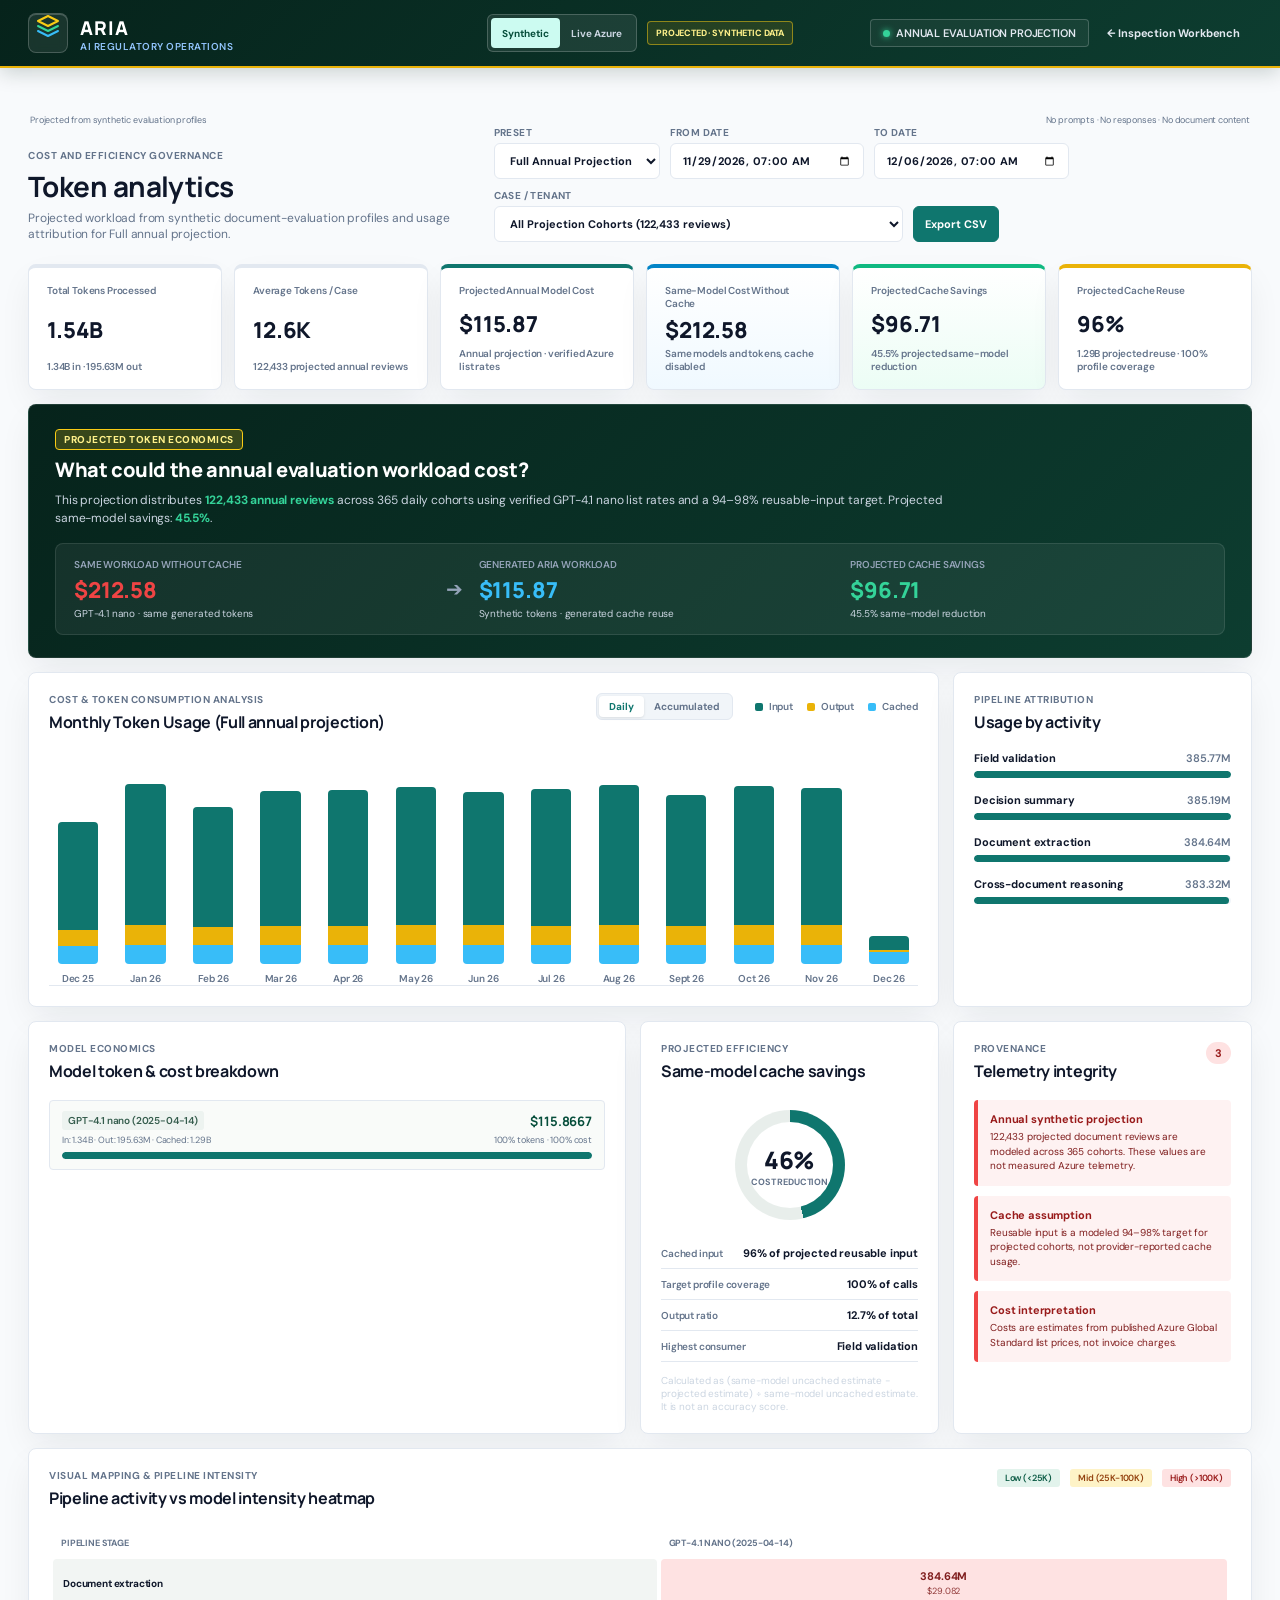
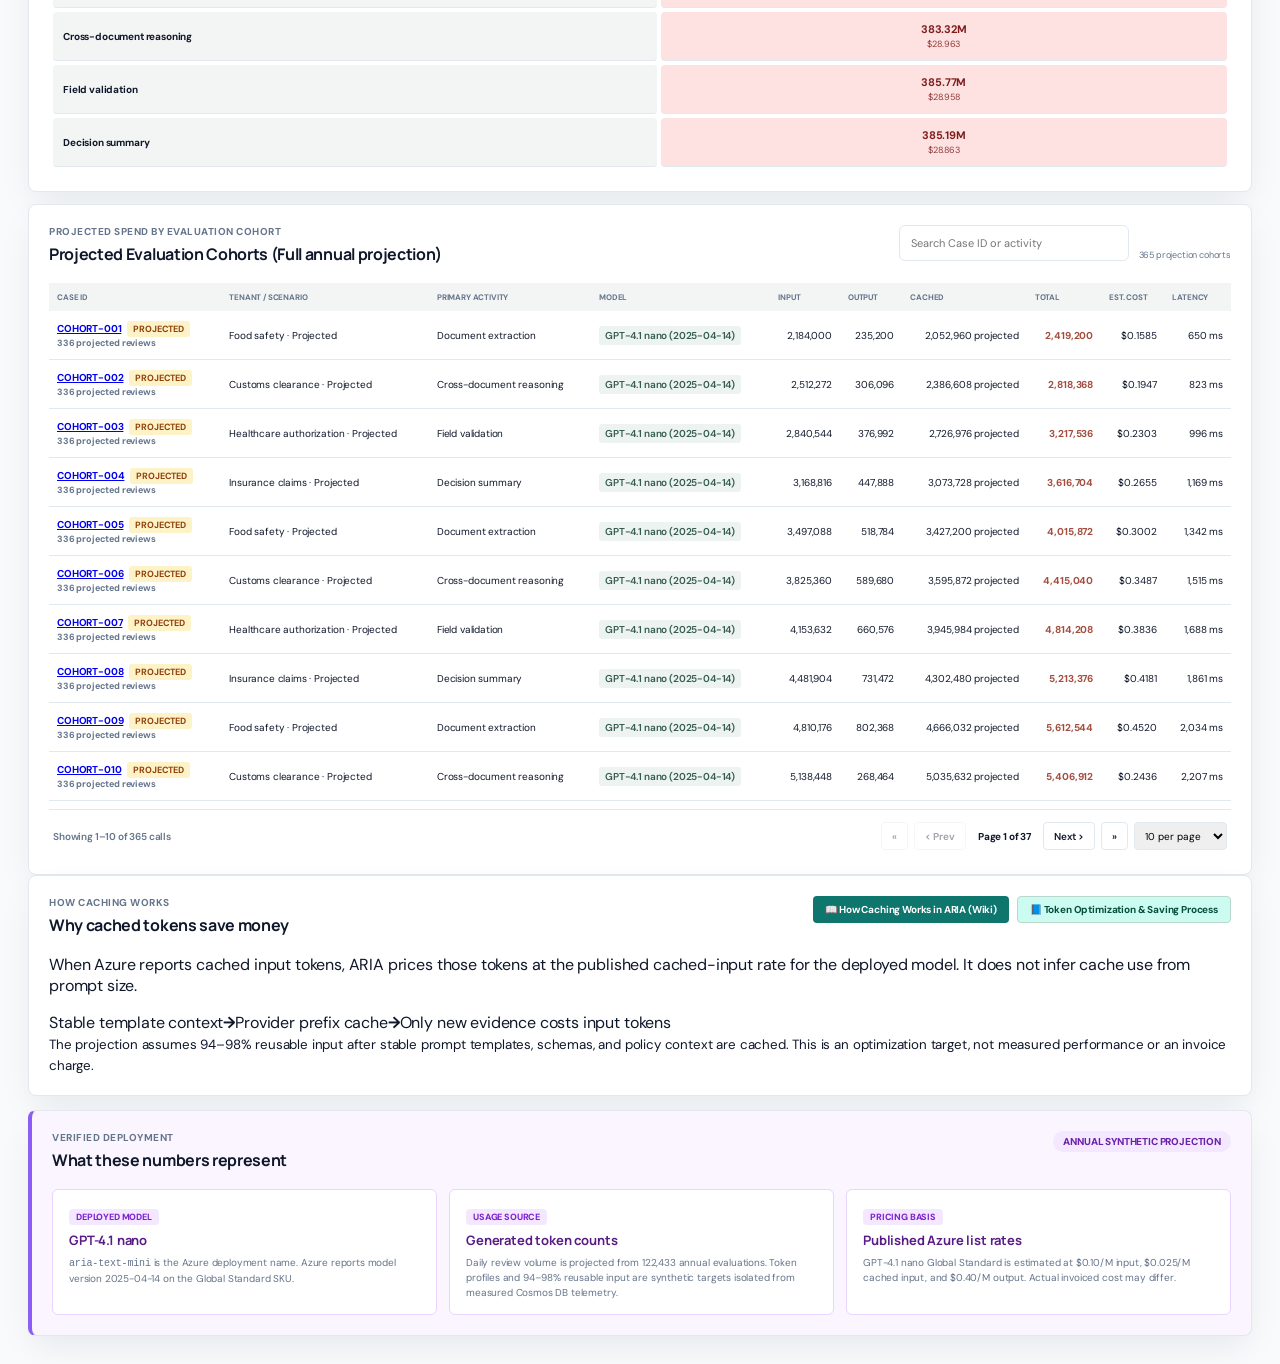
==== commit e5427712: "feat: add verifiable cache telemetry and refresh ARIA overview - persist provider cache provenance a" ====
--- a/reference-implementations/food-inspection/ui/tokens.html
+++ b/reference-implementations/food-inspection/ui/tokens.html
@@ -23,8 +23,17 @@
       </div>
       <div><strong>ARIA</strong><span>AI Regulatory Operations</span></div>
     </div>
-    <div class="scope-label"><span></span> Persistent Telemetry · Cosmos DB</div>
-    <a class="back-link" href="index.html">← Inspection Workbench</a>
+    <div class="mode-controls">
+      <div class="mode-toggle-pill" aria-label="Telemetry mode">
+        <button id="btnSyntheticMode" type="button" class="mode-toggle-btn active">Synthetic</button>
+        <button id="btnLiveMode" type="button" class="mode-toggle-btn">Live Azure</button>
+      </div>
+      <span id="envBadge" class="environment synthetic">PROJECTED · SYNTHETIC DATA</span>
+    </div>
+    <div class="topbar-end">
+      <div class="scope-label"><span></span><span id="scopeLabelText">Generated sample telemetry</span></div>
+      <a class="back-link" href="index.html">← Inspection Workbench</a>
+    </div>
   </header>
 
   <main class="dashboard-shell">
@@ -37,7 +46,8 @@
       <div class="filters" aria-label="Dashboard filters">
         <label>Preset
           <select id="periodFilter">
-            <option value="7" selected>Last 7 days</option>
+            <option value="365" selected>Full Annual Projection</option>
+            <option value="7">Last 7 days</option>
             <option value="30">Last 30 days</option>
             <option value="1">Today (Last 24h)</option>
             <option value="custom">Custom Range</option>
@@ -72,52 +82,52 @@
       </article>
 
       <article class="kpi cost-primary">
-        <span>Actual Realized Cost</span>
+        <span id="costKpiLabel">Projected Annual Model Cost</span>
         <strong id="actualCost">$0.0000</strong>
-        <small id="costModelRates">Realized model billing</small>
+        <small id="costModelRates">Azure list-price estimate</small>
       </article>
 
       <article class="kpi cost-forecast">
-        <span>Forecast Cost (30-Day)</span>
-        <strong id="forecastCost">$0.0000</strong>
-        <small id="forecastRunrate">Projected 30d run-rate</small>
+        <span>Same-Model Cost Without Cache</span>
+        <strong id="uncachedCost">$0.0000</strong>
+        <small id="uncachedCostDetail">Same tokens and model</small>
       </article>
 
       <article class="kpi cost-savings">
-        <span>Net Cost Savings</span>
+        <span id="savingsKpiLabel">Projected Cache Savings</span>
         <strong id="costSaved">$0.0000</strong>
-        <small id="costSavingsPct">0% vs unoptimized GPT-4o</small>
+        <small id="costSavingsPct">0% same-model reduction</small>
       </article>
 
       <article class="kpi accent">
-        <span>Cache Hit Rate & Reused</span>
+        <span id="cacheKpiLabel">Projected Cache Reuse</span>
         <strong id="cacheRate">—</strong>
         <small id="cachedTokens">—</small>
       </article>
     </section>
 
-    <!-- ARIA Efficiency Banner -->
+    <!-- Transparent cost comparison -->
     <section class="panel efficiency-banner">
       <div class="efficiency-banner-content">
-        <div class="efficiency-badge-tag">🏆 ARIA TOKENOMICS EFFICIENCY PROOF</div>
-        <h2>How Efficient Is ARIA? <span>(Savings vs. Naive LLM Implementations)</span></h2>
-        <p>Unoptimized multi-agent document checkers route all OCR & extraction requests to full <strong>GPT-4o ($2.50/1M tokens)</strong> without prefix caching. ARIA's <strong>hybrid mini-routing (aria-text-mini @ $0.15/1M)</strong> + <strong>prompt caching</strong> reduces execution cost by <strong id="bannerSavingsPct">~80.1%</strong>.</p>
+        <div id="bannerTag" class="efficiency-badge-tag">PROJECTED TOKEN ECONOMICS</div>
+        <h2 id="bannerTitle">What could the annual evaluation workload cost?</h2>
+        <p id="bannerDescription">This projection scales synthetic document-evaluation profiles to <strong>122,433 annual reviews</strong> using verified GPT-4.1 nano list rates. The comparison holds model and token volume constant, then removes projected cache reuse. Projected same-model savings: <strong id="bannerSavingsPct">0%</strong>.</p>
         <div class="efficiency-comparison-bar">
           <div class="cmp-box baseline">
-            <span>Naive GPT-4o Baseline</span>
+            <span>Same Workload Without Cache</span>
             <strong id="baselineCost">$0.0000</strong>
-            <small>No caching · Full model tier</small>
+            <small id="baselineDetail">GPT-4.1 nano · same generated tokens</small>
           </div>
           <div class="cmp-arrow">➔</div>
           <div class="cmp-box optimized">
-            <span>ARIA Optimized Architecture</span>
+            <span id="workloadLabel">Generated ARIA Workload</span>
             <strong id="ariaCost">$0.0000</strong>
-            <small>aria-text-mini + Prefix Cache</small>
+            <small id="workloadDetail">Synthetic tokens · generated cache reuse</small>
           </div>
           <div class="cmp-box saved">
-            <span>Net Money Saved</span>
+            <span id="comparisonSavingsLabel">Synthetic Cache Savings</span>
             <strong id="ariaMoneySaved">$0.0000</strong>
-            <small id="ariaPctSaved">80.1% Cost Reduction</small>
+            <small id="ariaPctSaved">0% same-model reduction</small>
           </div>
         </div>
       </div>
@@ -131,40 +141,40 @@
           <a href="https://github.com/microsoft/ai-regulatory-inspection-accelerator/blob/main/docs/Phase2-Backlog.md" target="_blank" class="wiki-btn secondary">📘 Token Optimization & Saving Process</a>
         </div>
       </div>
-      <p>ARIA keeps the stable instruction prefix, template vocabulary, and policy context reusable. The model can reuse that prefix across calls instead of processing identical input tokens again.</p>
+      <p>When Azure reports cached input tokens, ARIA prices those tokens at the published cached-input rate for the deployed model. It does not infer cache use from prompt size.</p>
       <div class="cache-flow"><span>Stable template context</span><b>→</b><span>Provider prefix cache</span><b>→</b><span>Only new evidence costs input tokens</span></div>
-      <small>Cached tokens are still measured for traceability, but the dashboard estimates their cost separately from uncached input tokens.</small>
+      <small id="cacheExplainerNote">Generated cache reuse demonstrates list-price estimation behavior. Values are synthetic and are not invoice charges.</small>
     </section>
 
     <section class="panel perf-explainer">
       <div class="panel-title">
         <div>
-          <span class="eyebrow">Cost & Accuracy Governance</span>
-          <h2>How ARIA Guarantees High Accuracy While Remaining Cost-Efficient</h2>
-        </div>
-        <span class="perf-badge">Dynamic Confidence Validation</span>
+          <span class="eyebrow">Verified deployment</span>
+          <h2>What these numbers represent</h2>
+        </div>
+        <span id="provenanceBadge" class="perf-badge">Synthetic demonstration telemetry</span>
       </div>
       <div class="perf-grid">
         <div class="perf-card">
-          <div class="perf-step">Step 1</div>
-          <h3>⚡ Micro-Tier First (`aria-text-mini`)</h3>
-          <p>Extracts fields using high-throughput, low-latency micro models ($0.15/1M). Computes a visual & structural confidence score for every extracted field.</p>
+          <div class="perf-step">Deployed model</div>
+          <h3>GPT-4.1 nano</h3>
+          <p><code>aria-text-mini</code> is the Azure deployment name. Azure reports model version 2025-04-14 on the Global Standard SKU.</p>
         </div>
         <div class="perf-card">
-          <div class="perf-step">Step 2</div>
-          <h3>🎯 Dynamic Fallback to Vision (`aria-vision`)</h3>
-          <p>If any field's extraction confidence falls below <strong>80%</strong>, ARIA automatically escalates that specific document section to multimodal <code>aria-vision</code> (GPT-4o).</p>
+          <div class="perf-step">Usage source</div>
+          <h3 id="provenanceTitle">Generated token counts</h3>
+          <p id="provenanceText">Input, output, and cached-input values are deterministic demonstration data. They are isolated from measured Cosmos DB telemetry.</p>
         </div>
         <div class="perf-card">
-          <div class="perf-step">Step 3</div>
-          <h3>🛡️ 100% Deterministic Policy Validation</h3>
-          <p>Extracted values undergo strict code-level rule evaluation (unit normalization, alias mapping, authority lists) to ensure <strong>zero hallucinated risk verdicts</strong>.</p>
-        </div>
-      </div>
-    </section>
-
-    <!-- Production Scale & React Architecture Roadmap -->
-    <section class="panel production-roadmap">
+          <div class="perf-step">Pricing basis</div>
+          <h3>Published Azure list rates</h3>
+          <p>GPT-4.1 nano Global Standard is estimated at $0.10/M input, $0.025/M cached input, and $0.40/M output. Actual invoiced cost may differ.</p>
+        </div>
+      </div>
+    </section>
+
+    <!-- Roadmap content is intentionally excluded from measured analytics. -->
+    <section class="panel production-roadmap" hidden>
       <div class="panel-title">
         <div>
           <span class="eyebrow">Production Scaling Roadmap (Phase 2)</span>
@@ -209,8 +219,8 @@
               <button id="btnAccumulatedGranular" class="toggle-btn" type="button">Accumulated</button>
             </div>
             <div class="legend">
-              <span class="prompt-dot"></span>Input 
-              <span class="output-dot"></span>Output 
+              <span class="prompt-dot"></span>Input
+              <span class="output-dot"></span>Output
               <span class="cache-dot"></span>Cached
             </div>
           </div>
@@ -229,18 +239,19 @@
       </article>
 
       <article class="panel efficiency-panel">
-        <div class="panel-title"><div><span class="eyebrow">Optimization signal</span><h2>Efficiency profile</h2></div></div>
-        <div class="efficiency-score"><div id="efficiencyRing"><strong id="efficiencyValue">—</strong><span>composite signal</span></div></div>
+        <div class="panel-title"><div><span id="efficiencyEyebrow" class="eyebrow">Synthetic efficiency</span><h2>Same-model cache savings</h2></div></div>
+        <div class="efficiency-score"><div id="efficiencyRing"><strong id="efficiencyValue">—</strong><span>cost reduction</span></div></div>
         <dl class="efficiency-facts">
           <div><dt>Cached input</dt><dd id="cacheFact">—</dd></div>
+          <div><dt id="cacheCoverageLabel">Target profile coverage</dt><dd id="cacheCoverage">—</dd></div>
           <div><dt>Output ratio</dt><dd id="outputRatio">—</dd></div>
           <div><dt>Highest consumer</dt><dd id="highestActivity">—</dd></div>
         </dl>
-        <p class="efficiency-method">The signal combines cache reuse with a 50-point baseline. It is an operational indicator, not a model accuracy score.</p>
+        <p id="efficiencyMethod" class="efficiency-method">Calculated as (same-model uncached estimate − synthetic estimate) ÷ same-model uncached estimate. It is not an accuracy score.</p>
       </article>
 
       <article class="panel anomaly-panel">
-        <div class="panel-title"><div><span class="eyebrow">Attention</span><h2>Usage anomalies</h2></div><span id="anomalyCount" class="panel-count">0</span></div>
+        <div class="panel-title"><div><span class="eyebrow">Provenance</span><h2>Telemetry integrity</h2></div><span id="anomalyCount" class="panel-count">0</span></div>
         <div id="anomalyList" class="anomaly-list"></div>
       </article>
     </section>
@@ -262,7 +273,7 @@
 
     <section class="panel cases-panel">
       <div class="panel-title">
-        <div><span class="eyebrow">Traceable spend & per-case breakdown</span><h2 id="caseTableTitle">Case token usage</h2></div>
+        <div><span id="tableEyebrow" class="eyebrow">Generated spend by synthetic call</span><h2 id="caseTableTitle">Synthetic call usage</h2></div>
         <div class="table-tools"><input id="caseSearch" type="search" placeholder="Search Case ID or activity"><span id="visibleRows"></span></div>
       </div>
       <div class="table-scroll">
@@ -288,8 +299,8 @@
       </div>
     </section>
 
-    <!-- Floating Insights Toolbar & Modals at Bottom -->
-    <div class="insights-floating-bar">
+    <!-- Legacy roadmap modals are retained for compatibility but not presented as measured results. -->
+    <div class="insights-floating-bar" hidden>
       <span class="insights-bar-label">Architecture & Tokenomics Insights:</span>
       <button class="insight-tab-btn" data-target="modalCaching" type="button">🔄 Prompt Caching</button>
       <button class="insight-tab-btn" data-target="modalAccuracy" type="button">🎯 Accuracy Governance</button>
@@ -417,7 +428,7 @@
       </div>
     </div>
 
-    <footer><span>Cosmos DB persistent telemetry metadata</span><span>No prompts · No responses · No document content</span></footer>
+    <footer><span id="footerSource">Generated demonstration telemetry</span><span>No prompts · No responses · No document content</span></footer>
   </main>
 
   <!-- Per-case detail modal -->
--- a/reference-implementations/food-inspection/ui/tokens.css
+++ b/reference-implementations/food-inspection/ui/tokens.css
@@ -41,9 +41,18 @@
 .brand-lockup span { color: #93c5fd; font-size: 10px; font-weight: 600; text-transform: uppercase; letter-spacing: 0.05em; }
 
 .scope-label { padding: 6px 12px; border: 1px solid rgba(255,255,255,0.2); color: #e2e8f0; font-size: 11px; font-weight: 600; text-transform: uppercase; border-radius: 4px; background: rgba(255,255,255,0.05); }
-.scope-label span { display: inline-block; width: 7px; height: 7px; margin-right: 6px; border-radius: 50%; background: #34d399; box-shadow: 0 0 6px #34d399; }
+.scope-label > span:first-child { display: inline-block; width: 7px; height: 7px; margin-right: 6px; border-radius: 50%; background: #34d399; box-shadow: 0 0 6px #34d399; }
 .back-link { justify-self: end; color: #e2e8f0; font-size: 11px; font-weight: 700; text-decoration: none; padding: 6px 12px; border-radius: 4px; transition: all 0.15s ease; }
 .back-link:hover { background: rgba(255, 255, 255, 0.1); color: #fef08a; }
+.mode-controls { display: flex; align-items: center; justify-content: center; gap: 10px; }
+.mode-toggle-pill { display: flex; padding: 3px; border: 1px solid rgba(255,255,255,0.2); border-radius: 6px; background: rgba(255,255,255,0.08); }
+.mode-toggle-btn { min-height: 30px; padding: 0 11px; border: 0; border-radius: 4px; background: transparent; color: #cbd5e1; font-size: 10px; font-weight: 700; cursor: pointer; }
+.mode-toggle-btn.active { color: #064e3b; background: #ccfbf1; }
+.mode-toggle-btn.active.live-active { color: #7f1d1d; background: #fee2e2; }
+.environment { padding: 5px 8px; border: 1px solid; border-radius: 4px; font-size: 9px; font-weight: 800; white-space: nowrap; }
+.environment.synthetic { color: #fef08a; border-color: rgba(250,204,21,0.5); background: rgba(234,179,8,0.12); }
+.environment.live { color: #fecaca; border-color: rgba(248,113,113,0.55); background: rgba(220,38,38,0.16); }
+.topbar-end { justify-self: end; display: flex; align-items: center; gap: 6px; }
 
 .dashboard-shell { max-width: 1540px; margin: auto; padding: 28px; display: flex; flex-direction: column; }
 .dashboard-heading { order: 1; }
@@ -188,6 +197,7 @@
 .cases-panel { margin-top: 12px; }.table-tools { display: flex; align-items: end; gap: 10px; }.table-tools input{width:230px;margin:0}.table-tools span{color:var(--muted);font-size:9px}
 .table-scroll { overflow-x: auto; }table { width: 100%; border-collapse: collapse; font-size: 10px; }th { padding: 9px 8px; color: var(--muted); background: #f2f5f3; text-align: left; font-size: 8px; text-transform: uppercase; }td { padding: 10px 8px; border-bottom: 1px solid var(--line); white-space: nowrap; }td.numeric { font-variant-numeric: tabular-nums; text-align: right; }.case-link{color:var(--pine);font-weight:700}.model-tag{padding:3px 6px;background:#edf3f0;color:#345c4c;border-radius:3px;font-size:10px;font-weight:600}.high-usage{color:#a34d3e;font-weight:700}
 .live-badge { display: inline-block; padding: 2px 6px; margin-left: 6px; background: #0284c7; color: #fff; border-radius: 3px; font-size: 9px; font-weight: 700; text-transform: uppercase; }
+.synthetic-badge { display: inline-block; padding: 2px 6px; margin-left: 6px; background: #fef3c7; color: #92400e; border-radius: 3px; font-size: 9px; font-weight: 700; text-transform: uppercase; }
 
 /* Model Breakdown Cards */
 .model-panel { grid-column: span 1; }
@@ -272,6 +282,18 @@
 .modal-kpi-row div span { display: block; font-size: 9px; color: var(--muted); text-transform: uppercase; font-weight: 700; }
 .modal-kpi-row div strong { display: block; font: 800 14px "Manrope"; color: var(--pine-dark); margin-top: 2px; }
 .modal-body h3 { font: 700 13px "Manrope"; margin: 0 0 8px; color: var(--ink); }
+.auth-modal-content { width: min(440px, 95vw); }
+.auth-modal-body { padding: 22px; }
+.auth-modal-body > p { color: var(--muted); font-size: 12px; line-height: 1.5; }
+.auth-input-group { display: block; margin-top: 18px; }
+.auth-label { display: block; margin-bottom: 6px; color: var(--ink); font-size: 11px; font-weight: 700; }
+.auth-input { width: 100%; height: 40px; padding: 0 11px; border: 1px solid var(--line); border-radius: 6px; color: var(--ink); background: white; }
+.auth-input:focus { outline: 2px solid rgba(15,118,110,0.25); border-color: var(--pine); }
+.auth-error { margin: 8px 0 0; color: #b91c1c !important; font-weight: 700; }
+.auth-actions { display: flex; justify-content: flex-end; gap: 8px; margin-top: 20px; }
+.auth-actions button { height: 36px; padding: 0 14px; border-radius: 6px; font-size: 11px; font-weight: 700; cursor: pointer; }
+.auth-btn-secondary { border: 1px solid var(--line); color: var(--ink); background: white; }
+.auth-btn-primary { border: 1px solid var(--pine); color: white; background: var(--pine); }
 
 /* Floating Insights Toolbar & Modals at Bottom */
 .insights-floating-bar {
@@ -319,4 +341,4 @@
 footer { display: flex; justify-content: space-between; padding: 18px 2px 0; color: var(--muted); font-size: 9px; }
 @media(max-width:1250px){.kpi-grid{grid-template-columns:repeat(3,1fr)}.efficiency-comparison-bar{grid-template-columns:1fr 1fr; gap:12px}.cmp-arrow{display:none}}
 @media(max-width:1050px){.analytics-grid{grid-template-columns:1fr 1fr}.usage-panel,.anomaly-panel{grid-column:span 2}.activity-panel{grid-row:auto}.tips-grid,.vision-grid{grid-template-columns:repeat(2,1fr)}}
-@media(max-width:700px){.topbar{grid-template-columns:1fr auto;padding:0 14px}.scope-label{display:none}.dashboard-shell{padding:18px 12px}.dashboard-heading{display:block}.filters{margin-top:18px;flex-wrap:wrap}.kpi-grid,.analytics-grid,.tips-grid,.vision-grid,.efficiency-comparison-bar{display:block}.kpi,.panel,.tip-card,.vision-card,.cmp-box{margin-bottom:10px}.usage-chart{height:210px}.anomaly-list{grid-template-columns:1fr}.efficiency-panel{display:block}.efficiency-score{margin-bottom:15px}.back-link{font-size:9px}.table-tools input{width:170px}.insights-floating-bar{flex-wrap:wrap;border-radius:12px}footer{display:block}footer span{display:block;margin-top:5px}}+@media(max-width:700px){.topbar{height:auto;min-height:68px;grid-template-columns:1fr auto;padding:8px 14px}.mode-controls{grid-column:1/-1;grid-row:2;justify-content:flex-start;margin-top:6px}.topbar-end{align-self:start}.scope-label{display:none}.dashboard-shell{padding:18px 12px}.dashboard-heading{display:block}.filters{margin-top:18px;flex-wrap:wrap}.kpi-grid,.analytics-grid,.tips-grid,.vision-grid,.efficiency-comparison-bar{display:block}.kpi,.panel,.tip-card,.vision-card,.cmp-box{margin-bottom:10px}.usage-panel .panel-title{display:block}.chart-controls{margin-top:12px;flex-wrap:wrap;gap:8px}.usage-chart{height:210px;gap:2px;overflow:hidden}.day-column{min-width:0}.day-column small{font-size:7px;white-space:nowrap}.anomaly-list{grid-template-columns:1fr}.efficiency-panel{display:block}.efficiency-score{margin-bottom:15px}.back-link{font-size:9px}.table-tools input{width:170px}.insights-floating-bar{flex-wrap:wrap;border-radius:12px}footer{display:block}footer span{display:block;margin-top:5px}}
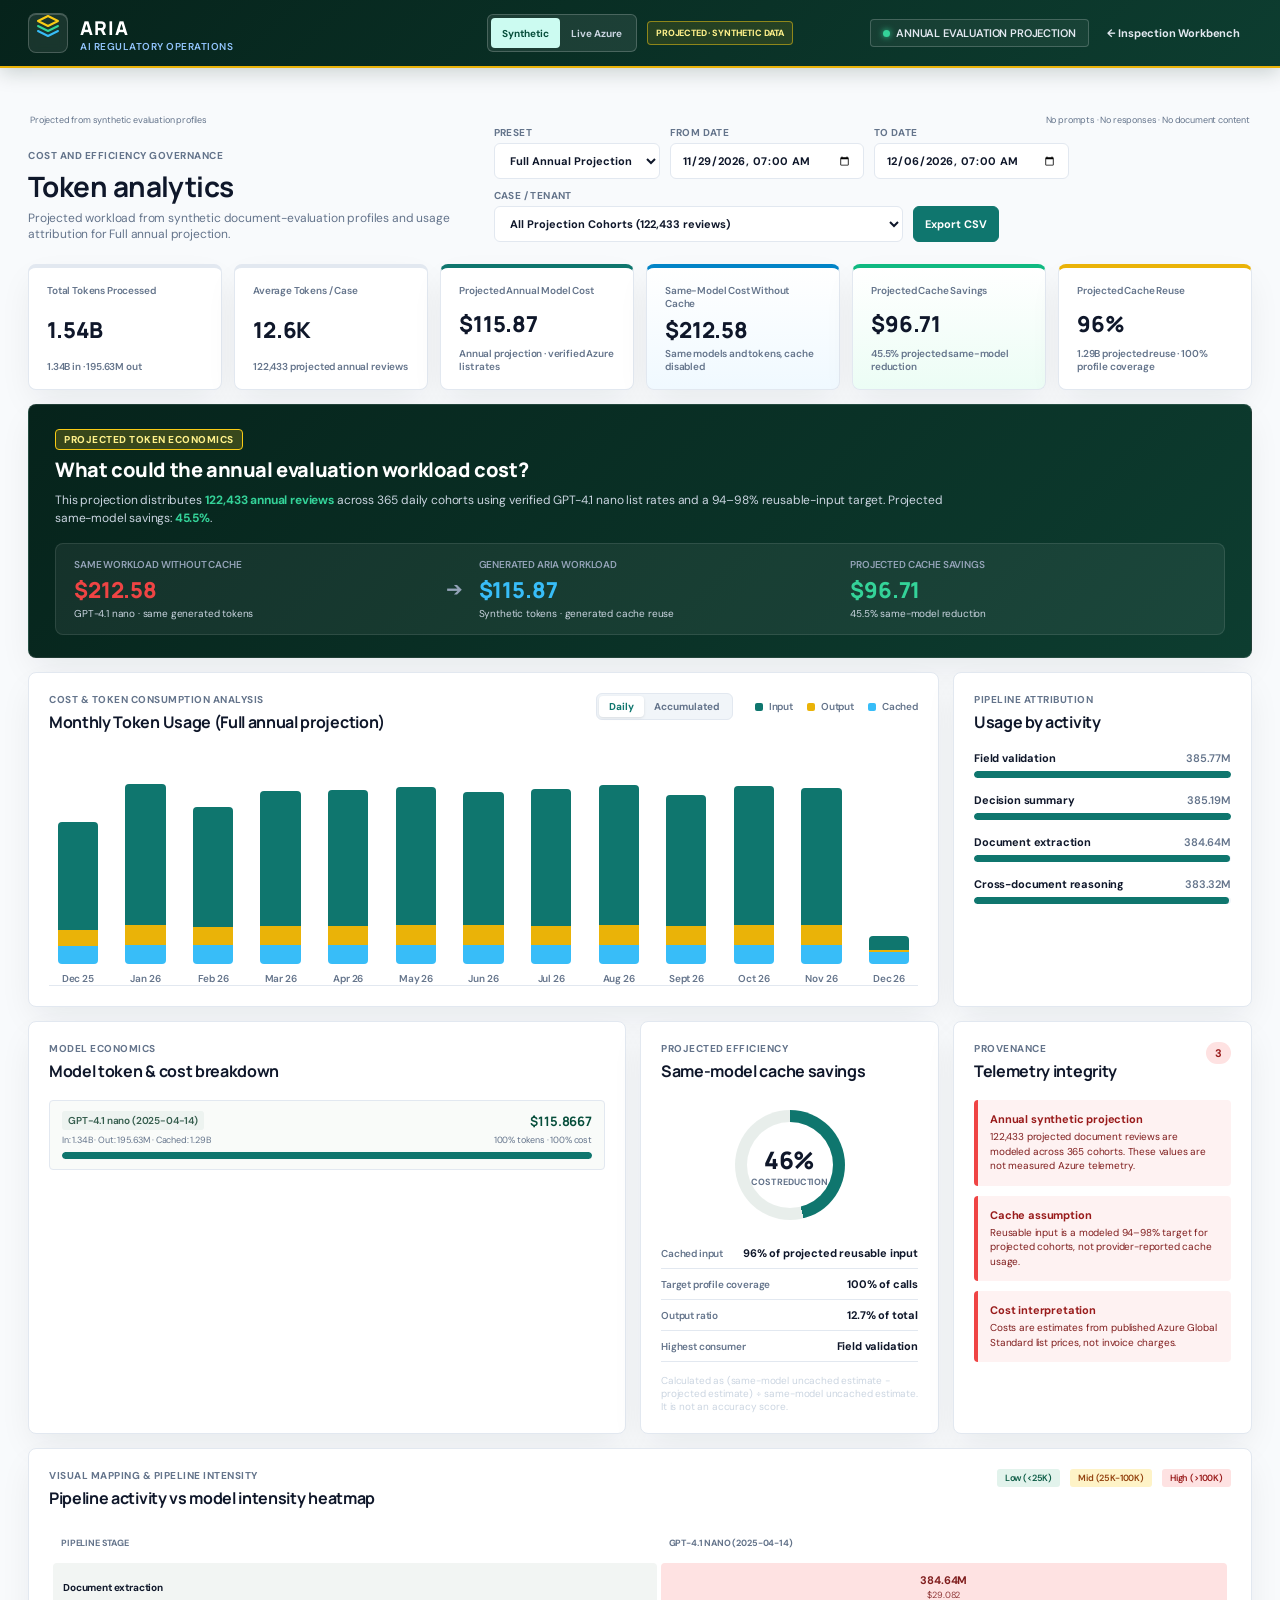
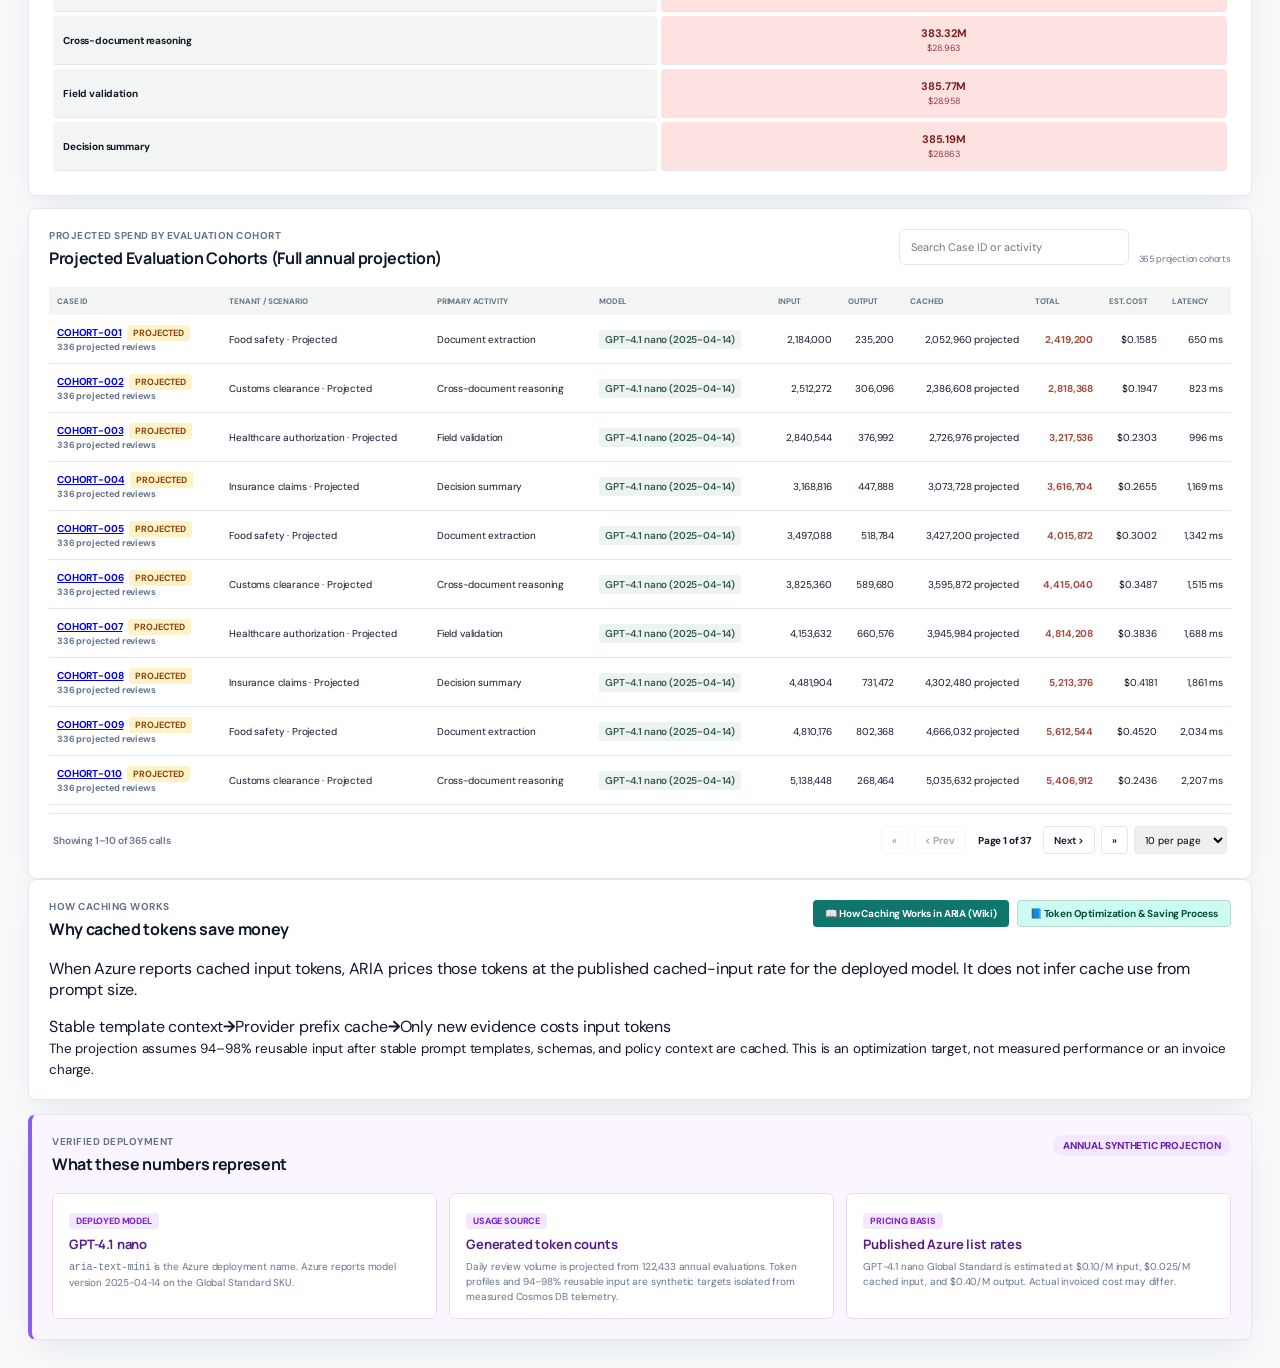
==== commit a8bc0e74: "feat: improve ARIA demo governance and accessibility - clarify measured token and productivity claim" ====
--- a/reference-implementations/food-inspection/ui/tokens.html
+++ b/reference-implementations/food-inspection/ui/tokens.html
@@ -12,6 +12,7 @@
   <script src="config.js"></script>
 </head>
 <body>
+  <a class="skip-link" href="#mainContent">Skip to main content</a>
   <header class="topbar">
     <div class="brand-lockup">
       <div class="brand-logo-badge" aria-hidden="true">
@@ -24,11 +25,11 @@
       <div><strong>ARIA</strong><span>AI Regulatory Operations</span></div>
     </div>
     <div class="mode-controls">
-      <div class="mode-toggle-pill" aria-label="Telemetry mode">
-        <button id="btnSyntheticMode" type="button" class="mode-toggle-btn active">Synthetic</button>
-        <button id="btnLiveMode" type="button" class="mode-toggle-btn">Live Azure</button>
-      </div>
-      <span id="envBadge" class="environment synthetic">PROJECTED · SYNTHETIC DATA</span>
+      <div class="mode-toggle-pill" role="group" aria-label="Telemetry mode">
+        <button id="btnSyntheticMode" type="button" class="mode-toggle-btn active" aria-pressed="true">Synthetic</button>
+        <button id="btnLiveMode" type="button" class="mode-toggle-btn" aria-pressed="false" disabled>Set up Azure</button>
+      </div>
+      <span id="envBadge" class="environment synthetic" aria-live="polite">PROJECTED · SYNTHETIC DATA</span>
     </div>
     <div class="topbar-end">
       <div class="scope-label"><span></span><span id="scopeLabelText">Generated sample telemetry</span></div>
@@ -36,7 +37,7 @@
     </div>
   </header>
 
-  <main class="dashboard-shell">
+  <main id="mainContent" class="dashboard-shell" tabindex="-1">
     <section class="dashboard-heading">
       <div>
         <span class="eyebrow">Cost and efficiency governance</span>
@@ -137,8 +138,8 @@
       <div class="panel-title">
         <div><span class="eyebrow">How caching works</span><h2>Why cached tokens save money</h2></div>
         <div class="wiki-links">
-          <a href="https://github.com/microsoft/ai-regulatory-inspection-accelerator/blob/main/pafn-di-poc/wiki/Architecture.md" target="_blank" class="wiki-btn">📖 How Caching Works in ARIA (Wiki)</a>
-          <a href="https://github.com/microsoft/ai-regulatory-inspection-accelerator/blob/main/docs/Phase2-Backlog.md" target="_blank" class="wiki-btn secondary">📘 Token Optimization & Saving Process</a>
+          <a href="https://github.com/microsoft/ai-regulatory-inspection-accelerator/blob/main/docs/architecture/TechnicalArchitecture.md#6-token-efficiency" target="_blank" rel="noopener noreferrer" class="wiki-btn">📖 How Caching Works in ARIA (Wiki)</a>
+          <a href="https://github.com/microsoft/ai-regulatory-inspection-accelerator/blob/main/docs/Phase2-Backlog.md" target="_blank" rel="noopener noreferrer" class="wiki-btn secondary">📘 Token Optimization & Saving Process</a>
         </div>
       </div>
       <p>When Azure reports cached input tokens, ARIA prices those tokens at the published cached-input rate for the deployed model. It does not infer cache use from prompt size.</p>
@@ -214,9 +215,9 @@
             <h2 id="chartTitle">Daily Token Usage Trend</h2>
           </div>
           <div class="chart-controls">
-            <div class="toggle-group" aria-label="Granularity toggle">
-              <button id="btnDailyGranular" class="toggle-btn active" type="button">Daily</button>
-              <button id="btnAccumulatedGranular" class="toggle-btn" type="button">Accumulated</button>
+            <div class="toggle-group" role="group" aria-label="Granularity toggle">
+              <button id="btnDailyGranular" class="toggle-btn active" type="button" aria-pressed="true">Daily</button>
+              <button id="btnAccumulatedGranular" class="toggle-btn" type="button" aria-pressed="false">Accumulated</button>
             </div>
             <div class="legend">
               <span class="prompt-dot"></span>Input
@@ -225,7 +226,8 @@
             </div>
           </div>
         </div>
-        <div id="usageChart" class="usage-chart" aria-label="Daily token usage bar chart"></div>
+        <div id="usageChart" class="usage-chart" role="img" aria-labelledby="chartTitle" aria-describedby="usageChartSummary"></div>
+        <p id="usageChartSummary" class="visually-hidden"></p>
       </article>
 
       <article class="panel activity-panel">
@@ -274,10 +276,15 @@
     <section class="panel cases-panel">
       <div class="panel-title">
         <div><span id="tableEyebrow" class="eyebrow">Generated spend by synthetic call</span><h2 id="caseTableTitle">Synthetic call usage</h2></div>
-        <div class="table-tools"><input id="caseSearch" type="search" placeholder="Search Case ID or activity"><span id="visibleRows"></span></div>
+        <div class="table-tools">
+          <label class="visually-hidden" for="caseSearch">Search case ID, tenant, activity, or model</label>
+          <input id="caseSearch" type="search" placeholder="Search Case ID or activity">
+          <span id="visibleRows" aria-live="polite"></span>
+        </div>
       </div>
       <div class="table-scroll">
         <table>
+          <caption class="visually-hidden">Token usage by case and model call</caption>
           <thead><tr><th>Case ID</th><th>Tenant / Scenario</th><th>Primary activity</th><th>Model</th><th>Input</th><th>Output</th><th>Cached</th><th>Total</th><th>Est. cost</th><th>Latency</th></tr></thead>
           <tbody id="caseRows"></tbody>
         </table>
@@ -285,11 +292,11 @@
       <div class="pagination-bar">
         <div class="pagination-info"><span id="pageInfo">Showing 1–10 of 10</span></div>
         <div class="pagination-controls">
-          <button id="btnFirst" type="button" title="First page">&laquo;</button>
+          <button id="btnFirst" type="button" title="First page" aria-label="First page">&laquo;</button>
           <button id="btnPrev" type="button" title="Previous page">&lt; Prev</button>
           <span id="currentPageDisplay">Page 1 of 1</span>
           <button id="btnNext" type="button" title="Next page">Next &gt;</button>
-          <button id="btnLast" type="button" title="Last page">&raquo;</button>
+          <button id="btnLast" type="button" title="Last page" aria-label="Last page">&raquo;</button>
           <select id="pageSizeSelect" aria-label="Page size">
             <option value="10" selected>10 per page</option>
             <option value="25">25 per page</option>
@@ -310,15 +317,15 @@
 
     <!-- Modal 1: Caching Explainer -->
     <div id="modalCaching" class="modal-backdrop insight-modal" hidden>
-      <div class="modal-content">
+      <div class="modal-content" role="dialog" aria-modal="true" aria-labelledby="modalCachingTitle" tabindex="-1">
         <div class="modal-header">
-          <div><span class="eyebrow">How Caching Works</span><h2>Why Cached Tokens Save Money</h2></div>
-          <button class="modal-close insight-modal-close" type="button">&times;</button>
+          <div><span class="eyebrow">How Caching Works</span><h2 id="modalCachingTitle">Why Cached Tokens Save Money</h2></div>
+          <button class="modal-close insight-modal-close" type="button" aria-label="Close caching explanation">&times;</button>
         </div>
         <div class="modal-body">
           <div class="wiki-links" style="margin-bottom:14px">
-            <a href="https://github.com/microsoft/ai-regulatory-inspection-accelerator/blob/main/pafn-di-poc/wiki/Architecture.md" target="_blank" class="wiki-btn">📖 How Caching Works in ARIA (Wiki)</a>
-            <a href="https://github.com/microsoft/ai-regulatory-inspection-accelerator/blob/main/docs/Phase2-Backlog.md" target="_blank" class="wiki-btn secondary">📘 Token Optimization & Saving Process</a>
+            <a href="https://github.com/microsoft/ai-regulatory-inspection-accelerator/blob/main/docs/architecture/TechnicalArchitecture.md#6-token-efficiency" target="_blank" rel="noopener noreferrer" class="wiki-btn">📖 How Caching Works in ARIA (Wiki)</a>
+            <a href="https://github.com/microsoft/ai-regulatory-inspection-accelerator/blob/main/docs/Phase2-Backlog.md" target="_blank" rel="noopener noreferrer" class="wiki-btn secondary">📘 Token Optimization & Saving Process</a>
           </div>
           <p>ARIA keeps the stable instruction prefix, template vocabulary, and policy context reusable. The model reuses that prefix across calls instead of processing identical input tokens again.</p>
           <div class="cache-flow"><span>Stable template context</span><b>→</b><span>Provider prefix cache</span><b>→</b><span>Only new evidence costs input tokens</span></div>
@@ -329,10 +336,10 @@
 
     <!-- Modal 2: Cost & Accuracy Governance -->
     <div id="modalAccuracy" class="modal-backdrop insight-modal" hidden>
-      <div class="modal-content">
+      <div class="modal-content" role="dialog" aria-modal="true" aria-labelledby="modalAccuracyTitle" tabindex="-1">
         <div class="modal-header">
-          <div><span class="eyebrow">Cost & Accuracy Governance</span><h2>How ARIA Guarantees High Accuracy While Remaining Cost-Efficient</h2></div>
-          <button class="modal-close insight-modal-close" type="button">&times;</button>
+          <div><span class="eyebrow">Cost & Accuracy Governance</span><h2 id="modalAccuracyTitle">How ARIA Guarantees High Accuracy While Remaining Cost-Efficient</h2></div>
+          <button class="modal-close insight-modal-close" type="button" aria-label="Close accuracy governance">&times;</button>
         </div>
         <div class="modal-body">
           <div class="perf-grid">
@@ -358,10 +365,10 @@
 
     <!-- Modal 3: Production Scaling Roadmap (Phase 2) -->
     <div id="modalRoadmap" class="modal-backdrop insight-modal" hidden>
-      <div class="modal-content">
+      <div class="modal-content" role="dialog" aria-modal="true" aria-labelledby="modalRoadmapTitle" tabindex="-1">
         <div class="modal-header">
-          <div><span class="eyebrow">Production Scaling Roadmap (Phase 2)</span><h2>Enterprise Micro-Frontend Architecture & React Telemetry Engine</h2></div>
-          <button class="modal-close insight-modal-close" type="button">&times;</button>
+          <div><span class="eyebrow">Production Scaling Roadmap (Phase 2)</span><h2 id="modalRoadmapTitle">Enterprise Micro-Frontend Architecture & React Telemetry Engine</h2></div>
+          <button class="modal-close insight-modal-close" type="button" aria-label="Close production roadmap">&times;</button>
         </div>
         <div class="modal-body">
           <div class="roadmap-grid">
@@ -392,10 +399,10 @@
 
     <!-- Modal 4: Token Optimization & Saving Strategies -->
     <div id="modalTips" class="modal-backdrop insight-modal" hidden>
-      <div class="modal-content">
+      <div class="modal-content" role="dialog" aria-modal="true" aria-labelledby="modalTipsTitle" tabindex="-1">
         <div class="modal-header">
-          <div><span class="eyebrow">Cost Reduction Guide</span><h2>Token Optimization & Saving Strategies</h2></div>
-          <button class="modal-close insight-modal-close" type="button">&times;</button>
+          <div><span class="eyebrow">Cost Reduction Guide</span><h2 id="modalTipsTitle">Token Optimization & Saving Strategies</h2></div>
+          <button class="modal-close insight-modal-close" type="button" aria-label="Close token optimization strategies">&times;</button>
         </div>
         <div class="modal-body">
           <div class="tips-grid">
@@ -433,13 +440,13 @@
 
   <!-- Per-case detail modal -->
   <div id="caseModal" class="modal-backdrop" hidden>
-    <div class="modal-content">
+    <div class="modal-content" role="dialog" aria-modal="true" aria-labelledby="modalCaseId" tabindex="-1">
       <div class="modal-header">
         <div>
           <span class="eyebrow">Per-Case Detailed Telemetry</span>
           <h2 id="modalCaseId">Case CASE-1842</h2>
         </div>
-        <button id="modalCloseBtn" type="button" class="modal-close">&times;</button>
+        <button id="modalCloseBtn" type="button" class="modal-close" aria-label="Close case telemetry details">&times;</button>
       </div>
       <div class="modal-body">
         <div class="modal-kpi-row">
@@ -454,7 +461,6 @@
     </div>
   </div>
 
-  <script src="config.js"></script>
-  <script src="tokens.js"></script>
+  <script src="config-loader.js" data-application="tokens.js"></script>
 </body>
 </html>
--- a/reference-implementations/food-inspection/ui/tokens.css
+++ b/reference-implementations/food-inspection/ui/tokens.css
@@ -268,6 +268,34 @@
 .pagination-controls select { height: 28px; border: 1px solid var(--line); border-radius: 4px; font-size: 10px; padding: 0 6px; }
 
 [hidden] { display: none !important; }
+
+.skip-link {
+  position: fixed;
+  top: 8px;
+  left: 8px;
+  z-index: 10000;
+  padding: 10px 14px;
+  color: #ffffff;
+  background: #0f172a;
+  border-radius: 4px;
+  transform: translateY(-150%);
+}
+.skip-link:focus { transform: translateY(0); }
+.visually-hidden {
+  position: absolute !important;
+  width: 1px !important;
+  height: 1px !important;
+  padding: 0 !important;
+  margin: -1px !important;
+  overflow: hidden !important;
+  clip: rect(0, 0, 0, 0) !important;
+  white-space: nowrap !important;
+  border: 0 !important;
+}
+:where(a, button, input, select, [tabindex]):focus-visible {
+  outline: 3px solid #facc15;
+  outline-offset: 3px;
+}
 
 /* Per-case Modal */
 .modal-backdrop { position: fixed; inset: 0; z-index: 9999; background: rgba(12, 36, 28, 0.6); backdrop-filter: blur(3px); display: grid; place-items: center; padding: 20px; }
@@ -338,6 +366,15 @@
   box-shadow: 0 25px 60px rgba(0,0,0,0.35);
 }
 
+@media (prefers-reduced-motion: reduce) {
+  *, *::before, *::after {
+    scroll-behavior: auto !important;
+    animation-duration: 0.01ms !important;
+    animation-iteration-count: 1 !important;
+    transition-duration: 0.01ms !important;
+  }
+}
+
 footer { display: flex; justify-content: space-between; padding: 18px 2px 0; color: var(--muted); font-size: 9px; }
 @media(max-width:1250px){.kpi-grid{grid-template-columns:repeat(3,1fr)}.efficiency-comparison-bar{grid-template-columns:1fr 1fr; gap:12px}.cmp-arrow{display:none}}
 @media(max-width:1050px){.analytics-grid{grid-template-columns:1fr 1fr}.usage-panel,.anomaly-panel{grid-column:span 2}.activity-panel{grid-row:auto}.tips-grid,.vision-grid{grid-template-columns:repeat(2,1fr)}}
